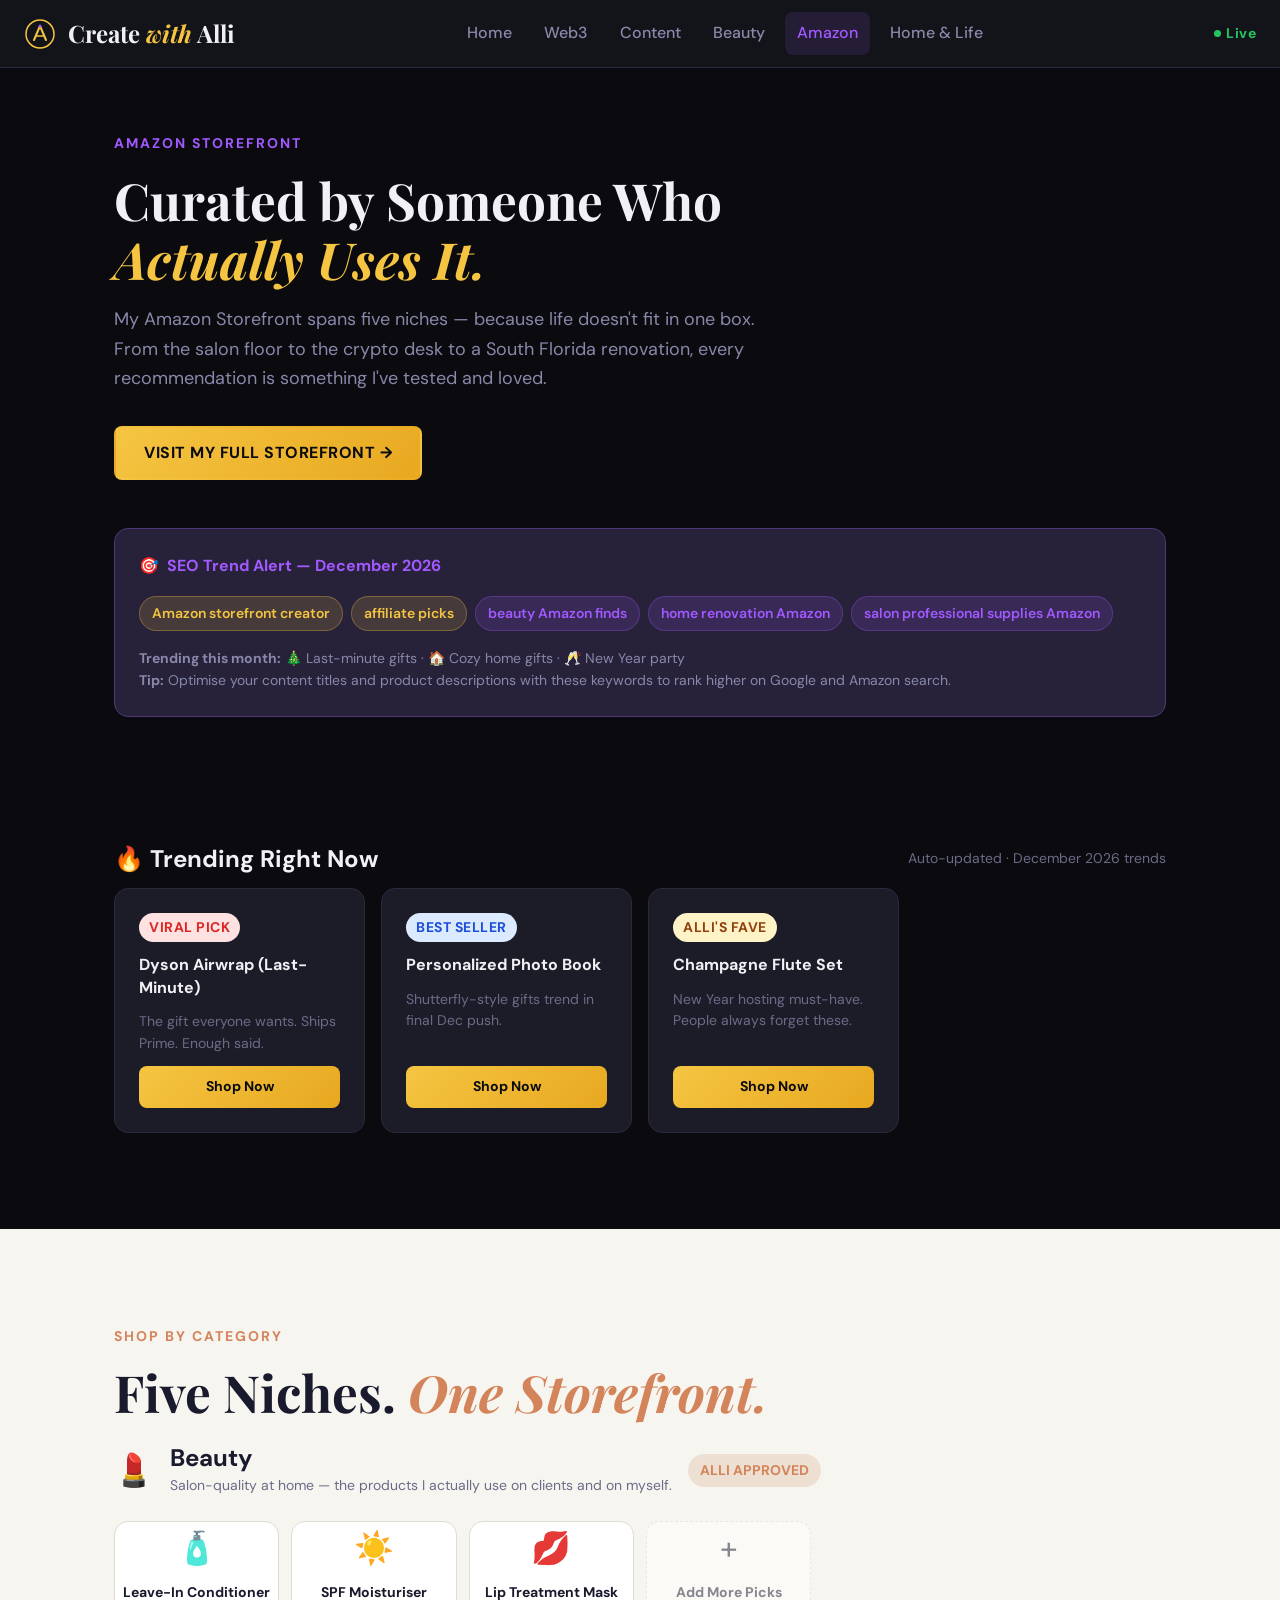
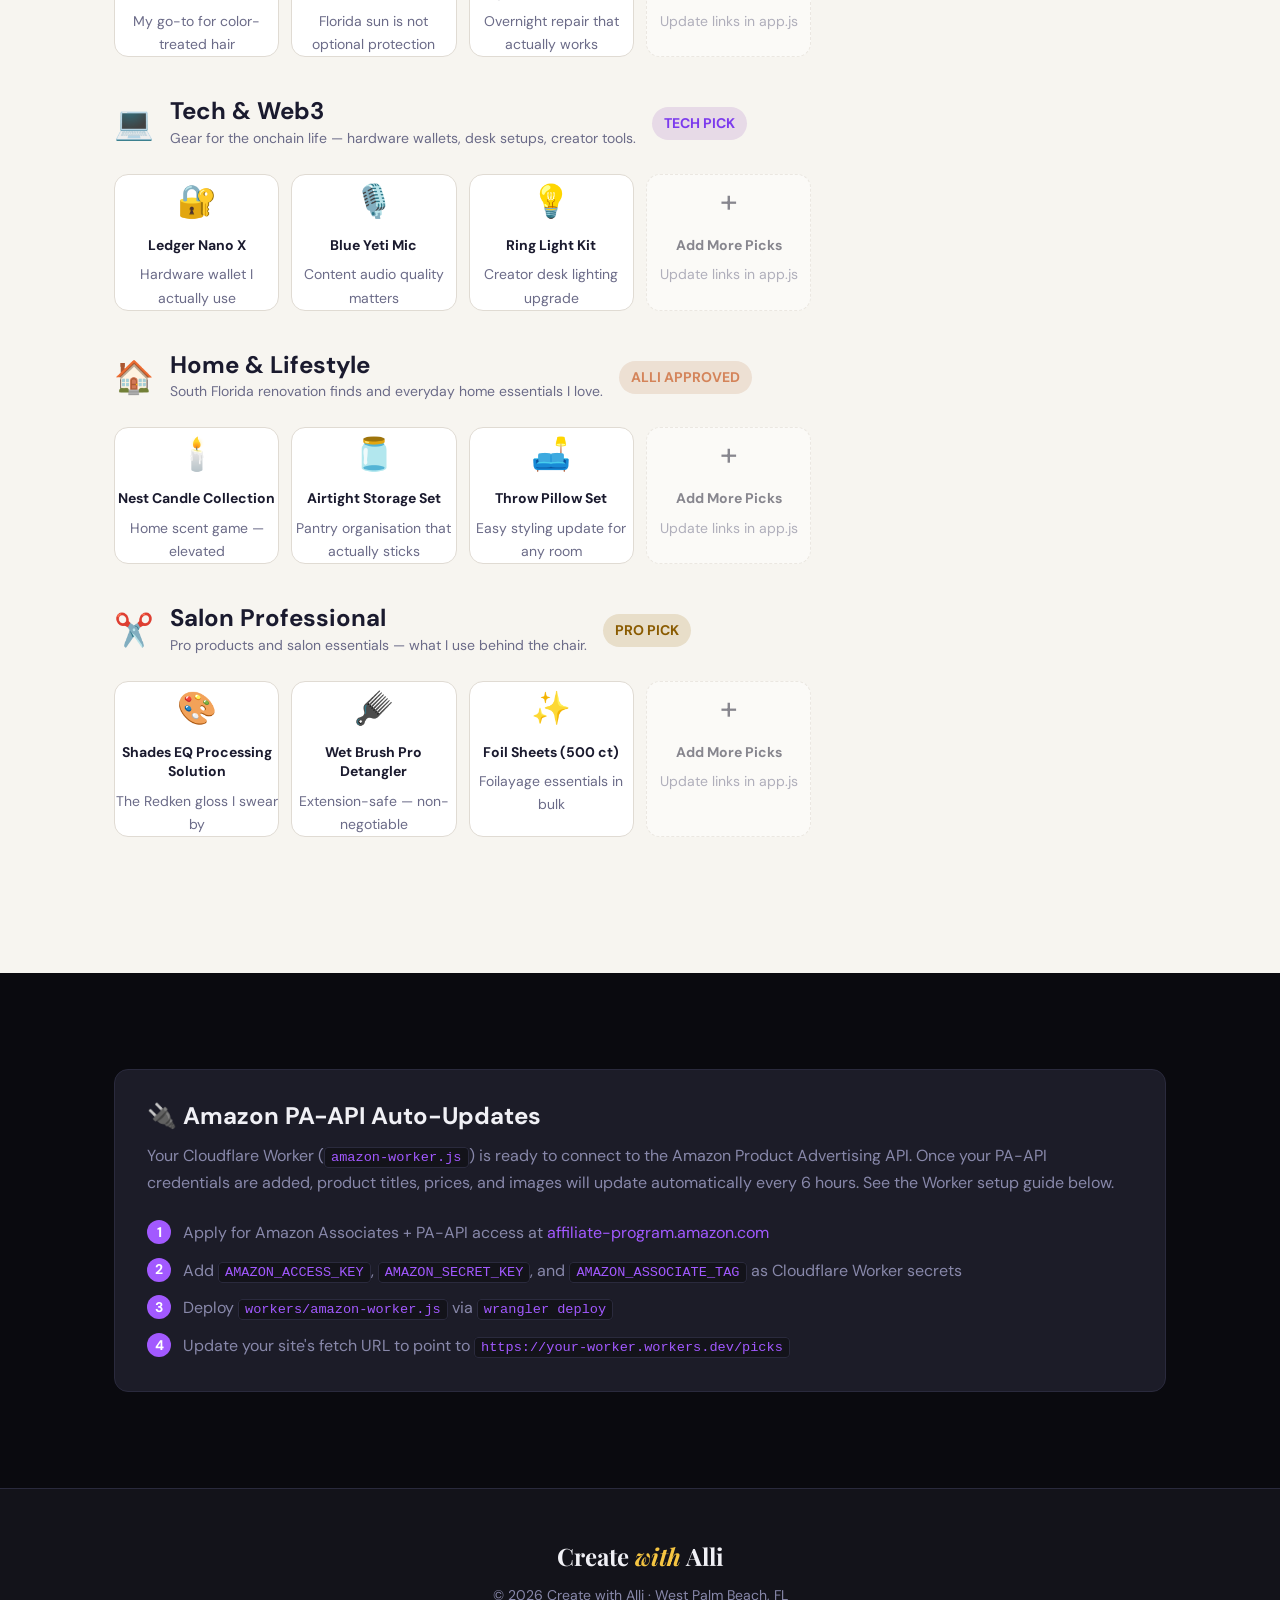
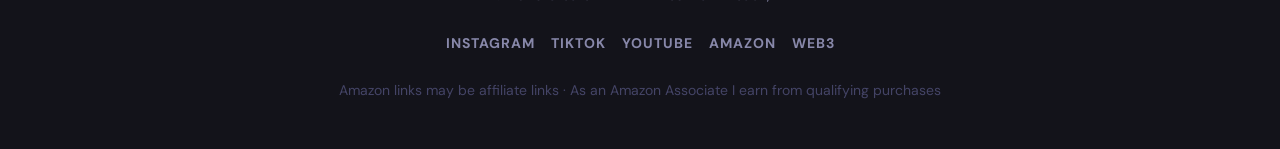
==== pages/amazon.html @ 2091fcae "feat: full site — multi-page portfolio with live crypto, Amazon picks, Workers, all socials, Wynston" ====
<!DOCTYPE html>
<html lang="en" data-theme="dark">
<head>
  <meta charset="UTF-8" />
  <meta name="viewport" content="width=device-width, initial-scale=1.0" />
  <title>Amazon Picks — Create with Alli Storefront</title>
  <meta name="description" content="Curated Amazon picks by Alli — beauty, salon professional, tech & Web3 gear, home lifestyle, and more. Everything I actually use." />
  <meta name="keywords" content="amazon influencer, createwithalli amazon, beauty amazon picks, salon supplies amazon, home finds amazon" />
  <link rel="preconnect" href="https://fonts.googleapis.com" />
  <link rel="preconnect" href="https://fonts.gstatic.com" crossorigin />
  <link href="https://fonts.googleapis.com/css2?family=Playfair+Display:ital,wght@0,700;1,400&family=DM+Sans:wght@300;400;500;600&display=swap" rel="stylesheet" />
  <link rel="stylesheet" href="../style.css" />
</head>
<body>

<header class="site-header">
  <a href="../index.html" class="logo-wrap">
    <svg class="logo-mark" width="32" height="32" viewBox="0 0 32 32" fill="none">
      <circle cx="16" cy="16" r="14" stroke="var(--gold)" stroke-width="1.5"/>
      <path d="M10 22 L16 8 L22 22" stroke="var(--gold)" stroke-width="2" stroke-linecap="round" stroke-linejoin="round"/>
      <path d="M11.8 18h8.4" stroke="var(--gold)" stroke-width="1.5" stroke-linecap="round"/>
      <circle cx="16" cy="8" r="1.5" fill="var(--accent)"/>
    </svg>
    <span class="logo-text">Create <em>with</em> Alli</span>
  </a>
  <nav class="site-nav" id="siteNav">
    <a href="../index.html" class="nav-link">Home</a>
    <a href="web3.html" class="nav-link">Web3</a>
    <a href="content.html" class="nav-link">Content</a>
    <a href="beauty.html" class="nav-link">Beauty</a>
    <a href="amazon.html" class="nav-link active">Amazon</a>
    <a href="home-life.html" class="nav-link">Home & Life</a>
  </nav>
  <div class="header-actions">
    <span class="live-badge"><span class="dot"></span>Live</span>
    <button class="nav-toggle" id="navToggle" aria-expanded="false" aria-controls="siteNav">
      <span></span><span></span><span></span>
    </button>
  </div>
</header>

<main>
  <div class="page-hero">
    <p class="page-eyebrow">AMAZON STOREFRONT</p>
    <h1 class="page-title">Curated by Someone Who<br><em>Actually Uses It.</em></h1>
    <p class="page-subtitle">My Amazon Storefront spans five niches — because life doesn't fit in one box. From the salon floor to the crypto desk to a South Florida renovation, every recommendation is something I've tested and loved.</p>
    <a href="https://www.amazon.com/shop/createwithalli" target="_blank" rel="noopener" class="btn btn--amazon mt-section">VISIT MY FULL STOREFRONT →</a>
  </div>

  <!-- SEO TREND ALERT -->
  <div class="section-inner" style="margin-bottom:0">
    <div id="amazonTrendAlert"></div>
  </div>

  <!-- TRENDING NOW (Worker-powered) -->
  <section class="section">
    <div class="section-inner">
      <div class="trending-header">
        <h2 class="trending-title" style="color:var(--text)">🔥 Trending Right Now</h2>
        <span class="trend-meta" id="trendMeta">Auto-updated monthly picks</span>
      </div>
      <div class="amazon-picks" id="amazonPicks">
        <div class="pick-card" style="background:var(--card);border-color:var(--border)">
          <span class="pick-badge pick-badge--red">VIRAL PICK</span>
          <div class="pick-title" id="pick1Title" style="color:var(--text)">Loading…</div>
          <div class="pick-desc" id="pick1Desc"></div>
          <a class="pick-btn" id="pick1Link" href="https://www.amazon.com/shop/createwithalli" target="_blank" rel="noopener">Shop Now</a>
        </div>
        <div class="pick-card" style="background:var(--card);border-color:var(--border)">
          <span class="pick-badge pick-badge--blue">BEST SELLER</span>
          <div class="pick-title" id="pick2Title" style="color:var(--text)">Loading…</div>
          <div class="pick-desc" id="pick2Desc"></div>
          <a class="pick-btn" id="pick2Link" href="https://www.amazon.com/shop/createwithalli" target="_blank" rel="noopener">Shop Now</a>
        </div>
        <div class="pick-card" style="background:var(--card);border-color:var(--border)">
          <span class="pick-badge pick-badge--gold">ALLI'S FAVE</span>
          <div class="pick-title" id="pick3Title" style="color:var(--text)">Loading…</div>
          <div class="pick-desc" id="pick3Desc"></div>
          <a class="pick-btn" id="pick3Link" href="https://www.amazon.com/shop/createwithalli" target="_blank" rel="noopener">Shop Now</a>
        </div>
      </div>
    </div>
  </section>

  <!-- CATEGORIES -->
  <section class="section section--light">
    <div class="section-inner">
      <p class="section-eyebrow">SHOP BY CATEGORY</p>
      <h2 class="section-title-lg">Five Niches. <em>One Storefront.</em></h2>

      <div class="cat-section" id="beauty">
        <div class="cat-section-header">
          <span class="cat-section-icon">💄</span>
          <div>
            <h3 class="cat-section-title">Beauty</h3>
            <p class="cat-section-sub">Salon-quality at home — the products I actually use on clients and on myself.</p>
          </div>
          <span class="cat-badge">ALLI APPROVED</span>
        </div>
        <div class="product-grid">
          <a href="https://www.amazon.com/shop/createwithalli" target="_blank" rel="noopener" class="product-card">
            <div class="product-emoji">🧴</div>
            <div class="product-name">Leave-In Conditioner</div>
            <div class="product-note">My go-to for color-treated hair</div>
          </a>
          <a href="https://www.amazon.com/shop/createwithalli" target="_blank" rel="noopener" class="product-card">
            <div class="product-emoji">☀️</div>
            <div class="product-name">SPF Moisturiser</div>
            <div class="product-note">Florida sun is not optional protection</div>
          </a>
          <a href="https://www.amazon.com/shop/createwithalli" target="_blank" rel="noopener" class="product-card">
            <div class="product-emoji">💋</div>
            <div class="product-name">Lip Treatment Mask</div>
            <div class="product-note">Overnight repair that actually works</div>
          </a>
          <a href="https://www.amazon.com/shop/createwithalli" target="_blank" rel="noopener" class="product-card add-link">
            <div class="product-emoji">+</div>
            <div class="product-name">Add More Picks</div>
            <div class="product-note">Update links in app.js</div>
          </a>
        </div>
      </div>

      <div class="cat-section" id="web3">
        <div class="cat-section-header">
          <span class="cat-section-icon">💻</span>
          <div>
            <h3 class="cat-section-title">Tech & Web3</h3>
            <p class="cat-section-sub">Gear for the onchain life — hardware wallets, desk setups, creator tools.</p>
          </div>
          <span class="cat-badge cat-badge--purple">TECH PICK</span>
        </div>
        <div class="product-grid">
          <a href="https://www.amazon.com/shop/createwithalli" target="_blank" rel="noopener" class="product-card">
            <div class="product-emoji">🔐</div>
            <div class="product-name">Ledger Nano X</div>
            <div class="product-note">Hardware wallet I actually use</div>
          </a>
          <a href="https://www.amazon.com/shop/createwithalli" target="_blank" rel="noopener" class="product-card">
            <div class="product-emoji">🎙️</div>
            <div class="product-name">Blue Yeti Mic</div>
            <div class="product-note">Content audio quality matters</div>
          </a>
          <a href="https://www.amazon.com/shop/createwithalli" target="_blank" rel="noopener" class="product-card">
            <div class="product-emoji">💡</div>
            <div class="product-name">Ring Light Kit</div>
            <div class="product-note">Creator desk lighting upgrade</div>
          </a>
          <a href="https://www.amazon.com/shop/createwithalli" target="_blank" rel="noopener" class="product-card add-link">
            <div class="product-emoji">+</div>
            <div class="product-name">Add More Picks</div>
            <div class="product-note">Update links in app.js</div>
          </a>
        </div>
      </div>

      <div class="cat-section" id="home">
        <div class="cat-section-header">
          <span class="cat-section-icon">🏠</span>
          <div>
            <h3 class="cat-section-title">Home & Lifestyle</h3>
            <p class="cat-section-sub">South Florida renovation finds and everyday home essentials I love.</p>
          </div>
          <span class="cat-badge">ALLI APPROVED</span>
        </div>
        <div class="product-grid">
          <a href="https://www.amazon.com/shop/createwithalli" target="_blank" rel="noopener" class="product-card">
            <div class="product-emoji">🕯️</div>
            <div class="product-name">Nest Candle Collection</div>
            <div class="product-note">Home scent game — elevated</div>
          </a>
          <a href="https://www.amazon.com/shop/createwithalli" target="_blank" rel="noopener" class="product-card">
            <div class="product-emoji">🫙</div>
            <div class="product-name">Airtight Storage Set</div>
            <div class="product-note">Pantry organisation that actually sticks</div>
          </a>
          <a href="https://www.amazon.com/shop/createwithalli" target="_blank" rel="noopener" class="product-card">
            <div class="product-emoji">🛋️</div>
            <div class="product-name">Throw Pillow Set</div>
            <div class="product-note">Easy styling update for any room</div>
          </a>
          <a href="https://www.amazon.com/shop/createwithalli" target="_blank" rel="noopener" class="product-card add-link">
            <div class="product-emoji">+</div>
            <div class="product-name">Add More Picks</div>
            <div class="product-note">Update links in app.js</div>
          </a>
        </div>
      </div>

      <div class="cat-section" id="salon">
        <div class="cat-section-header">
          <span class="cat-section-icon">✂️</span>
          <div>
            <h3 class="cat-section-title">Salon Professional</h3>
            <p class="cat-section-sub">Pro products and salon essentials — what I use behind the chair.</p>
          </div>
          <span class="cat-badge cat-badge--gold">PRO PICK</span>
        </div>
        <div class="product-grid">
          <a href="https://www.amazon.com/shop/createwithalli" target="_blank" rel="noopener" class="product-card">
            <div class="product-emoji">🎨</div>
            <div class="product-name">Shades EQ Processing Solution</div>
            <div class="product-note">The Redken gloss I swear by</div>
          </a>
          <a href="https://www.amazon.com/shop/createwithalli" target="_blank" rel="noopener" class="product-card">
            <div class="product-emoji">🪮</div>
            <div class="product-name">Wet Brush Pro Detangler</div>
            <div class="product-note">Extension-safe — non-negotiable</div>
          </a>
          <a href="https://www.amazon.com/shop/createwithalli" target="_blank" rel="noopener" class="product-card">
            <div class="product-emoji">✨</div>
            <div class="product-name">Foil Sheets (500 ct)</div>
            <div class="product-note">Foilayage essentials in bulk</div>
          </a>
          <a href="https://www.amazon.com/shop/createwithalli" target="_blank" rel="noopener" class="product-card add-link">
            <div class="product-emoji">+</div>
            <div class="product-name">Add More Picks</div>
            <div class="product-note">Update links in app.js</div>
          </a>
        </div>
      </div>
    </div>
  </section>

  <!-- PA-API STATUS NOTE -->
  <section class="section">
    <div class="section-inner">
      <div class="api-setup-card">
        <h3 class="api-title">🔌 Amazon PA-API Auto-Updates</h3>
        <p class="api-body">Your Cloudflare Worker (<code>amazon-worker.js</code>) is ready to connect to the Amazon Product Advertising API. Once your PA-API credentials are added, product titles, prices, and images will update automatically every 6 hours. See the Worker setup guide below.</p>
        <div class="api-steps">
          <div class="api-step"><span class="step-num">1</span><span>Apply for Amazon Associates + PA-API access at <a href="https://affiliate-program.amazon.com" target="_blank" rel="noopener" style="color:var(--accent)">affiliate-program.amazon.com</a></span></div>
          <div class="api-step"><span class="step-num">2</span><span>Add <code>AMAZON_ACCESS_KEY</code>, <code>AMAZON_SECRET_KEY</code>, and <code>AMAZON_ASSOCIATE_TAG</code> as Cloudflare Worker secrets</span></div>
          <div class="api-step"><span class="step-num">3</span><span>Deploy <code>workers/amazon-worker.js</code> via <code>wrangler deploy</code></span></div>
          <div class="api-step"><span class="step-num">4</span><span>Update your site's fetch URL to point to <code>https://your-worker.workers.dev/picks</code></span></div>
        </div>
      </div>
    </div>
  </section>

</main>

<footer class="site-footer">
  <div class="footer-inner">
    <div class="footer-brand">
      <span class="footer-logo">Create <em>with</em> Alli</span>
      <p class="footer-tagline">© 2026 Create with Alli · West Palm Beach, FL</p>
    </div>
    <nav class="footer-nav">
      <a href="https://www.instagram.com/createwithalli" target="_blank" rel="noopener">INSTAGRAM</a>
      <a href="https://www.tiktok.com/@fadesandhairshades" target="_blank" rel="noopener">TIKTOK</a>
      <a href="https://www.youtube.com/@createwithalli" target="_blank" rel="noopener">YOUTUBE</a>
      <a href="https://www.amazon.com/shop/createwithalli" target="_blank" rel="noopener">AMAZON</a>
      <a href="web3.html">WEB3</a>
    </nav>
    <p class="footer-legal">Amazon links may be affiliate links · As an Amazon Associate I earn from qualifying purchases</p>
  </div>
</footer>

<style>
.cat-section { margin-bottom: var(--sp10); }
.cat-section-header { display:flex; align-items:center; gap:var(--sp4); margin-bottom:var(--sp6); flex-wrap:wrap; }
.cat-section-icon { font-size:2rem; flex-shrink:0; }
.cat-section-title { font-size:var(--text-lg); font-weight:700; color:#1a1a2e; margin-bottom:2px; }
.cat-section-sub { font-size:var(--text-xs); color:#6b6b88; }
.product-grid { display:grid; grid-template-columns:repeat(auto-fill,minmax(160px,1fr)); gap:var(--sp3); }
.product-card {
  background:#fff; border:1px solid #e0dbd3; border-radius:var(--radius);
  padding:var(--sp5) var(--sp4); text-align:center;
  transition:transform var(--trans),box-shadow var(--trans);
  display:flex; flex-direction:column; align-items:center; gap:var(--sp2);
}
.product-card:hover { transform:translateY(-3px); box-shadow:0 8px 24px rgba(0,0,0,.1); }
.product-emoji { font-size:2rem; }
.product-name { font-size:var(--text-xs); font-weight:700; color:#1a1a2e; line-height:1.4; }
.product-note { font-size:var(--text-xs); color:#6b6b88; }
.add-link { opacity:.5; border-style:dashed; }
.add-link:hover { opacity:.7; }
.api-setup-card { background:var(--card); border:1px solid var(--border); border-radius:var(--radius); padding:var(--sp8); }
.api-title { font-size:var(--text-lg); font-weight:700; color:var(--text); margin-bottom:var(--sp3); }
.api-body  { font-size:var(--text-sm); color:var(--muted); margin-bottom:var(--sp6); line-height:1.7; }
.api-body code, .api-steps code { font-size:.85em; background:var(--surface); padding:2px 6px; border-radius:4px; border:1px solid var(--border); color:var(--accent); }
.api-steps { display:flex; flex-direction:column; gap:var(--sp3); }
.api-step  { display:flex; align-items:flex-start; gap:var(--sp3); font-size:var(--text-sm); color:var(--muted); line-height:1.6; }
.step-num  { width:24px; height:24px; border-radius:50%; background:var(--accent); color:#fff; font-size:var(--text-xs); font-weight:700; display:flex; align-items:center; justify-content:center; flex-shrink:0; }
</style>

<script src="../app.js"></script>
<script>
  document.addEventListener('DOMContentLoaded', () => {
    renderTrendAlertPanel('amazonTrendAlert', 'amazon');
  });
</script>
</body>
</html>
---- style.css ----
/* ═══════════════════════════════════════════
   CREATE WITH ALLI — Design System
   Brand: dark crypto meets warm lifestyle
   Palette: deep onyx + purple accent + gold + copper
═══════════════════════════════════════════ */

/* ── TYPE SCALE ── */
:root {
  --text-xs:   clamp(0.75rem,  0.7rem  + 0.25vw, 0.875rem);
  --text-sm:   clamp(0.875rem, 0.8rem  + 0.35vw, 1rem);
  --text-base: clamp(1rem,     0.95rem + 0.25vw, 1.125rem);
  --text-lg:   clamp(1.125rem, 1rem    + 0.75vw, 1.5rem);
  --text-xl:   clamp(1.5rem,   1.2rem  + 1.25vw, 2.25rem);
  --text-2xl:  clamp(2rem,     1.2rem  + 2.5vw,  3.5rem);
  --text-hero: clamp(2.8rem,   0.5rem  + 6vw,    6rem);
}

/* ── SPACING ── */
:root {
  --sp1: 0.25rem; --sp2: 0.5rem;  --sp3: 0.75rem;
  --sp4: 1rem;    --sp6: 1.5rem;  --sp8: 2rem;
  --sp10: 2.5rem; --sp12: 3rem;   --sp16: 4rem;
  --sp20: 5rem;   --sp24: 6rem;
}

/* ── BRAND PALETTE (dark mode native) ── */
:root, [data-theme="dark"] {
  --bg:         #0a0a0f;
  --surface:    #13131a;
  --card:       #1c1c28;
  --border:     #2a2a3d;
  --text:       #f0f0f5;
  --muted:      #8888aa;
  --faint:      #444466;

  /* Brand accents */
  --accent:     #a259ff;
  --accent-dim: #7c3aed;
  --gold:       #f5c542;
  --gold-dim:   #e8a820;
  --copper:     #d4845a;
  --green:      #22c55e;
  --red:        #ef4444;
  --cream:      #f5efe6;

  --radius:     14px;
  --radius-sm:  8px;
  --trans:      180ms cubic-bezier(0.16, 1, 0.3, 1);

  --font-display: 'Playfair Display', Georgia, serif;
  --font-body:    'DM Sans', 'Helvetica Neue', sans-serif;
}

[data-theme="light"] {
  --bg:      #f7f6f2;
  --surface: #ffffff;
  --card:    #f0ece4;
  --border:  #ddd8d0;
  --text:    #1a1a2e;
  --muted:   #6b6b88;
  --faint:   #c0bdd5;
  --accent:  #7c3aed;
  --gold:    #b07a00;
  --copper:  #c0602a;
}

/* ── BASE RESET ── */
*, *::before, *::after { box-sizing: border-box; margin: 0; padding: 0; }
html {
  -webkit-font-smoothing: antialiased;
  text-rendering: optimizeLegibility;
  scroll-behavior: smooth;
  scroll-padding-top: 80px;
}
body {
  min-height: 100dvh;
  font-family: var(--font-body);
  font-size: var(--text-base);
  color: var(--text);
  background: var(--bg);
  line-height: 1.65;
}
img, svg { display: block; max-width: 100%; height: auto; }
a { color: inherit; text-decoration: none; }
button { cursor: pointer; background: none; border: none; font: inherit; color: inherit; }

h1,h2,h3,h4,h5,h6 { text-wrap: balance; line-height: 1.15; }
p, li { text-wrap: pretty; }

:focus-visible { outline: 2px solid var(--accent); outline-offset: 3px; border-radius: 4px; }

@media (prefers-reduced-motion: reduce) {
  *, *::before, *::after {
    animation-duration: 0.01ms !important;
    animation-iteration-count: 1 !important;
    transition-duration: 0.01ms !important;
  }
}

/* ═══ ANIMATIONS ═══ */
@keyframes pulse    { 0%,100%{opacity:1} 50%{opacity:.3} }
@keyframes shimmer  { 0%{background-position:200% 0} 100%{background-position:-200% 0} }
@keyframes spin     { to{transform:rotate(360deg)} }
@keyframes fadeUp   { from{opacity:0;transform:translateY(16px)} to{opacity:1;transform:none} }

/* ═══ HEADER / NAV ═══ */
.site-header {
  position: sticky; top: 0; z-index: 200;
  background: var(--surface);
  border-bottom: 1px solid var(--border);
  height: 68px;
  padding: 0 var(--sp6);
  display: flex; align-items: center; justify-content: space-between; gap: var(--sp4);
}

.logo-wrap {
  display: flex; align-items: center; gap: var(--sp3);
  flex-shrink: 0;
}
.logo-mark { flex-shrink: 0; }
.logo-text {
  font-family: var(--font-display);
  font-size: var(--text-lg);
  font-weight: 700;
  color: var(--text);
  white-space: nowrap;
}
.logo-text em { color: var(--gold); font-style: italic; }

.site-nav {
  display: flex; align-items: center; gap: var(--sp2);
}
.nav-link {
  font-size: var(--text-sm);
  font-weight: 500;
  color: var(--muted);
  padding: var(--sp2) var(--sp3);
  border-radius: var(--radius-sm);
  transition: color var(--trans), background var(--trans);
  white-space: nowrap;
}
.nav-link:hover, .nav-link.active {
  color: var(--text);
  background: color-mix(in srgb, var(--accent) 12%, transparent);
}
.nav-link.active { color: var(--accent); }

.header-actions { display: flex; align-items: center; gap: var(--sp3); }

.live-badge {
  font-size: var(--text-xs);
  font-weight: 700;
  color: var(--green);
  display: flex; align-items: center; gap: 5px;
  letter-spacing: 0.5px;
}
.dot {
  display: inline-block;
  width: 7px; height: 7px;
  border-radius: 50%;
  background: var(--green);
  animation: pulse 2s infinite;
}

.nav-toggle {
  display: none;
  flex-direction: column;
  justify-content: center;
  gap: 5px;
  width: 36px; height: 36px;
  padding: 6px;
}
.nav-toggle span {
  display: block; height: 2px;
  background: var(--text);
  border-radius: 2px;
  transition: transform var(--trans), opacity var(--trans);
}
.nav-toggle[aria-expanded="true"] span:nth-child(1) { transform: rotate(45deg) translate(5px, 5px); }
.nav-toggle[aria-expanded="true"] span:nth-child(2) { opacity: 0; }
.nav-toggle[aria-expanded="true"] span:nth-child(3) { transform: rotate(-45deg) translate(5px, -5px); }

@media (max-width: 820px) {
  .nav-toggle { display: flex; }
  .site-nav {
    position: absolute;
    top: 68px; left: 0; right: 0;
    background: var(--surface);
    border-bottom: 1px solid var(--border);
    flex-direction: column;
    align-items: flex-start;
    padding: var(--sp4) var(--sp6);
    gap: var(--sp2);
    display: none;
  }
  .site-nav.open { display: flex; }
  .nav-link { width: 100%; padding: var(--sp3) var(--sp4); }
}

/* ═══ HERO ═══ */
.hero {
  position: relative;
  min-height: 88vh;
  display: flex; align-items: center;
  padding: var(--sp20) var(--sp6);
  overflow: hidden;
}
.hero-bg {
  position: absolute; inset: 0;
  background:
    radial-gradient(ellipse 60% 60% at 75% 40%, color-mix(in srgb, var(--accent) 12%, transparent) 0%, transparent 70%),
    radial-gradient(ellipse 40% 50% at 20% 70%, color-mix(in srgb, var(--gold) 6%, transparent) 0%, transparent 60%),
    var(--bg);
  pointer-events: none;
}
.hero-content {
  position: relative;
  max-width: 760px;
  animation: fadeUp 0.7s ease both;
}
.hero-eyebrow {
  font-size: var(--text-xs);
  font-weight: 700;
  letter-spacing: 2px;
  color: var(--accent);
  margin-bottom: var(--sp6);
}
.hero-title {
  font-family: var(--font-display);
  font-size: var(--text-hero);
  font-weight: 700;
  line-height: 1.05;
  color: var(--text);
  margin-bottom: var(--sp8);
}
.hero-title em { color: var(--gold); font-style: italic; }
.hero-bio {
  font-size: var(--text-base);
  color: var(--muted);
  max-width: 56ch;
  margin-bottom: var(--sp8);
}
.hero-pills {
  display: flex; flex-wrap: wrap; gap: var(--sp2);
  margin-bottom: var(--sp8);
}
.pill {
  font-size: var(--text-xs);
  font-weight: 600;
  padding: 7px 14px;
  border-radius: 999px;
  border: 1.5px solid transparent;
  transition: opacity var(--trans);
}
.pill:hover { opacity: 0.8; }
.pill--teal   { border-color: var(--accent); color: var(--accent); }
.pill--outline{ border-color: var(--border); color: var(--muted); }
.pill--orange { border-color: var(--gold); color: var(--gold); }
.pill--dark   { background: var(--card); border-color: var(--border); color: var(--muted); }
.hero-ctas { display: flex; flex-wrap: wrap; gap: var(--sp4); }

/* ═══ BUTTONS ═══ */
.btn {
  display: inline-flex; align-items: center; justify-content: center;
  font-size: var(--text-sm);
  font-weight: 700;
  letter-spacing: 0.5px;
  padding: 12px 28px;
  border-radius: var(--radius-sm);
  border: 2px solid transparent;
  transition: opacity var(--trans), transform var(--trans), box-shadow var(--trans);
  white-space: nowrap;
}
.btn:hover { opacity: 0.88; transform: translateY(-1px); }
.btn--primary {
  background: linear-gradient(135deg, var(--accent), var(--accent-dim));
  color: #fff;
}
.btn--ghost {
  background: transparent;
  border-color: var(--border);
  color: var(--text);
}
.btn--ghost:hover { border-color: var(--accent); color: var(--accent); }
.btn--amazon {
  background: linear-gradient(135deg, var(--gold), var(--gold-dim));
  color: #0a0a0f;
}
.btn--copper {
  background: linear-gradient(135deg, var(--copper), #b86840);
  color: #fff;
}
.btn--dark { background: #1a1a1a; color: var(--text); }
.mb-section { margin-bottom: var(--sp8); }
.mt-section { margin-top: var(--sp8); display: block; width: fit-content; }

/* ═══ SECTIONS ═══ */
.section {
  padding-block: clamp(var(--sp12), 8vw, var(--sp24));
}
.section--light {
  background: #f7f5f0;
  color: #1a1a2e;
  --text: #1a1a2e;
  --muted: #6b6b88;
  --card: #ffffff;
  --border: #ddd8d0;
}
.section--dark2 {
  background: #1a1008;
  --accent: var(--copper);
}
.section--gold {
  background: var(--gold);
  color: #1a1008;
}
.section-inner {
  max-width: 1100px;
  margin: 0 auto;
  padding-inline: var(--sp6);
}
.section-eyebrow {
  font-size: var(--text-xs);
  font-weight: 700;
  letter-spacing: 2px;
  color: var(--gold);
  margin-bottom: var(--sp4);
  text-transform: uppercase;
}
.section--light .section-eyebrow { color: var(--copper); }
.section-header {
  display: flex; align-items: center; justify-content: space-between;
  margin-bottom: var(--sp6);
  flex-wrap: wrap; gap: var(--sp2);
}
.section-title {
  font-size: var(--text-lg);
  font-weight: 700;
  display: flex; align-items: center; gap: var(--sp2);
}
.section-title-lg {
  font-family: var(--font-display);
  font-size: var(--text-2xl);
  font-weight: 700;
  line-height: 1.1;
  margin-bottom: var(--sp6);
}
.section-title-lg em { color: var(--copper); font-style: italic; }
.section-body {
  font-size: var(--text-base);
  color: var(--muted);
  max-width: 62ch;
  margin-bottom: var(--sp8);
}
.updated-tag {
  font-size: var(--text-xs);
  color: var(--muted);
  display: flex; align-items: center; gap: 5px;
}

/* ═══ CRYPTO GRID ═══ */
.crypto-grid {
  display: grid;
  grid-template-columns: repeat(auto-fill, minmax(155px, 1fr));
  gap: var(--sp3);
}
.coin-card {
  background: var(--card);
  border: 1px solid var(--border);
  border-radius: var(--radius);
  padding: var(--sp4);
  transition: transform var(--trans), border-color var(--trans);
}
.coin-card:hover { transform: translateY(-2px); border-color: var(--accent); }
.coin-ticker { font-size: var(--text-xs); font-weight: 700; letter-spacing: 1px; color: var(--muted); text-transform: uppercase; margin-bottom: 2px; }
.coin-name   { font-size: var(--text-sm); font-weight: 600; color: var(--text); margin-bottom: var(--sp3); white-space: nowrap; overflow: hidden; text-overflow: ellipsis; }
.coin-price  { font-size: 1.05rem; font-weight: 700; color: var(--text); margin-bottom: 4px; }
.coin-change { font-size: var(--text-xs); font-weight: 600; }
.up { color: var(--green); } .down { color: var(--red); }

/* Skeleton */
.skeleton-card { opacity: 0.4; }
.sk {
  background: linear-gradient(90deg, var(--border) 25%, #2f2f45 50%, var(--border) 75%);
  background-size: 200% 100%;
  animation: shimmer 1.4s infinite;
  border-radius: 6px; height: 1em;
}
.sk-w40{width:40%} .sk-w70{width:70%} .sk-w55{width:55%} .sk-w35{width:35%}
.mb1{margin-bottom:4px} .mb2{margin-bottom:8px} .mb3{margin-bottom:14px}

.error-banner {
  background: #2a1a1a; border: 1px solid var(--red); border-radius: var(--radius);
  padding: var(--sp3) var(--sp4); font-size: var(--text-sm); color: #f87171;
  margin-bottom: var(--sp4);
}
.error-banner[hidden] { display: none; }

/* ═══ CONTENT GRID ═══ */
.content-grid {
  display: grid;
  grid-template-columns: repeat(auto-fill, minmax(200px, 1fr));
  gap: var(--sp4);
}
.content-card {
  background: var(--card, #fff);
  border: 1px solid var(--border, #e0dbd3);
  border-radius: var(--radius);
  padding: var(--sp6);
  display: flex; flex-direction: column; gap: var(--sp2);
  transition: transform var(--trans), box-shadow var(--trans);
}
.content-card:hover { transform: translateY(-3px); box-shadow: 0 8px 24px rgba(0,0,0,0.12); }
.content-icon { font-size: 1.8rem; margin-bottom: var(--sp2); }
.content-label { font-size: var(--text-xs); font-weight: 700; letter-spacing: 1.5px; color: #1a1a2e; text-transform: uppercase; }
.content-desc  { font-size: var(--text-sm); color: #6b6b88; line-height: 1.55; flex: 1; }
.content-handle { font-size: var(--text-xs); color: var(--copper); font-weight: 600; }
.content-card--cred { background: color-mix(in srgb, #f0ece4 80%, #e8d8c8); }

/* ═══ WEB3 GRID ═══ */
.web3-grid {
  display: grid;
  grid-template-columns: repeat(auto-fill, minmax(200px, 1fr));
  gap: 1px;
  border: 1px solid var(--border);
  border-radius: var(--radius);
  overflow: hidden;
}
.web3-card {
  background: var(--card);
  padding: var(--sp6) var(--sp6) var(--sp8);
  border-right: 1px solid var(--border);
  border-bottom: 1px solid var(--border);
  transition: background var(--trans);
  display: flex; flex-direction: column; gap: var(--sp2);
}
.web3-card:hover { background: color-mix(in srgb, var(--accent) 8%, var(--card)); }
.web3-card--accent { background: color-mix(in srgb, var(--accent) 10%, var(--card)); }
.web3-icon { font-size: 1.5rem; }
.web3-name { font-family: var(--font-display); font-size: var(--text-lg); font-weight: 700; color: var(--accent); }
.web3-sub  { font-size: var(--text-xs); color: var(--muted); }
.web3-quote {
  grid-column: 1/-1;
  background: var(--surface);
  padding: var(--sp8) var(--sp8);
  display: flex; align-items: flex-start; gap: var(--sp4);
  border-top: 1px solid var(--border);
}
.web3-quote blockquote {
  font-family: var(--font-display);
  font-size: var(--text-lg);
  font-style: italic;
  color: var(--text);
  line-height: 1.5;
}
.quote-icon { font-size: 1.4rem; flex-shrink: 0; margin-top: 2px; }

/* ═══ AMAZON CATEGORIES ═══ */
.amazon-categories {
  display: flex; flex-direction: column; gap: var(--sp3);
  margin-bottom: var(--sp10);
}
.amazon-cat {
  background: var(--card, #fff);
  border: 1px solid var(--border, #e0dbd3);
  border-radius: var(--radius);
  padding: var(--sp4) var(--sp6);
  display: flex; align-items: center; gap: var(--sp4);
  transition: transform var(--trans), box-shadow var(--trans);
  cursor: pointer;
}
.amazon-cat:hover { transform: translateX(4px); box-shadow: 0 4px 16px rgba(0,0,0,0.1); }
.cat-icon { font-size: 1.8rem; flex-shrink: 0; }
.amazon-cat > div { flex: 1; }
.cat-name { font-size: var(--text-sm); font-weight: 700; letter-spacing: 0.5px; color: #1a1a2e; text-transform: uppercase; margin-bottom: 2px; }
.cat-desc { font-size: var(--text-xs); color: #6b6b88; }
.cat-badge {
  font-size: var(--text-xs); font-weight: 700;
  padding: 5px 12px; border-radius: 999px;
  background: color-mix(in srgb, var(--copper) 12%, #f0ece4);
  color: var(--copper);
  white-space: nowrap; flex-shrink: 0;
}
.cat-badge--purple { background: color-mix(in srgb, #a259ff 12%, #f0ece4); color: #7c3aed; }
.cat-badge--gold   { background: color-mix(in srgb, #b07a00 12%, #f0ece4); color: #8a5b00; }

/* ═══ TRENDING PICKS ═══ */
.trending-header {
  display: flex; align-items: center; justify-content: space-between;
  margin-bottom: var(--sp4); flex-wrap: wrap; gap: var(--sp2);
}
.trending-title { font-size: var(--text-lg); font-weight: 700; color: #1a1a2e; }
.trend-meta { font-size: var(--text-xs); color: #6b6b88; }
.amazon-picks {
  display: grid;
  grid-template-columns: repeat(auto-fill, minmax(220px, 1fr));
  gap: var(--sp4);
}
.pick-card {
  background: var(--card, #fff);
  border: 1px solid var(--border, #e0dbd3);
  border-radius: var(--radius);
  padding: var(--sp6);
  display: flex; flex-direction: column; gap: var(--sp3);
  transition: transform var(--trans), border-color var(--trans);
}
.pick-card:hover { transform: translateY(-2px); }
.pick-badge {
  font-size: var(--text-xs); font-weight: 700;
  padding: 3px 10px; border-radius: 999px;
  width: fit-content;
  letter-spacing: 0.5px;
}
.pick-badge--red  { background: #fee2e2; color: #dc2626; }
.pick-badge--blue { background: #dbeafe; color: #1d4ed8; }
.pick-badge--gold { background: #fef3c7; color: #92400e; }
.pick-title { font-size: var(--text-sm); font-weight: 700; color: #1a1a2e; line-height: 1.4; }
.pick-desc  { font-size: var(--text-xs); color: #6b6b88; line-height: 1.55; flex: 1; }
.pick-btn {
  display: inline-flex; align-items: center; justify-content: center;
  background: linear-gradient(135deg, #f5c542, #e8a820);
  color: #0a0a0f; font-weight: 700; font-size: var(--text-xs);
  padding: 9px 16px; border-radius: var(--radius-sm);
  text-align: center; transition: opacity var(--trans);
}
.pick-btn:hover { opacity: 0.88; }

/* ═══ INSIGHTS ═══ */
.insights-grid {
  display: grid; grid-template-columns: 1fr 1fr; gap: var(--sp4);
}
@media (max-width: 640px) { .insights-grid { grid-template-columns: 1fr; } }
.insight-card {
  background: var(--card); border: 1px solid var(--border);
  border-radius: var(--radius); padding: var(--sp6);
}
.insight-label {
  font-size: var(--text-xs); font-weight: 700; letter-spacing: 1px;
  text-transform: uppercase; color: var(--accent); margin-bottom: var(--sp3);
}
.insight-body {
  font-size: var(--text-sm); color: var(--muted); line-height: 1.7;
  white-space: pre-wrap; min-height: 80px;
}
.insight-body.loading { display: flex; align-items: center; gap: var(--sp2); }
.spinner {
  width: 14px; height: 14px;
  border: 2px solid var(--border); border-top-color: var(--accent);
  border-radius: 50%; animation: spin 0.8s linear infinite; flex-shrink: 0;
}
.insight-refresh {
  background: none; border: 1px solid var(--border); color: var(--muted);
  font-size: var(--text-xs); padding: 5px 10px; border-radius: 6px;
  margin-top: var(--sp3); transition: border-color var(--trans), color var(--trans);
}
.insight-refresh:hover { border-color: var(--accent); color: var(--accent); }

/* ═══ HAIR / BEAUTY SECTION ═══ */
.specialty-tags {
  display: flex; flex-wrap: wrap; gap: var(--sp2); margin-top: var(--sp6);
}
.tag {
  font-size: var(--text-xs); font-weight: 600;
  padding: 6px 14px; border-radius: 999px;
  border: 1px solid #4a3020; color: #c0a088;
  background: rgba(255,255,255,0.04);
}

/* ═══ NEWSLETTER ═══ */
.newsletter-inner {
  max-width: 600px; margin: 0 auto; text-align: center;
}
.newsletter-title {
  font-family: var(--font-display);
  font-size: var(--text-2xl);
  font-weight: 700;
  color: #1a1008;
  margin-bottom: var(--sp3);
}
.newsletter-sub {
  font-size: var(--text-base);
  color: #5a4020;
  margin-bottom: var(--sp8);
}
.newsletter-form {
  display: flex; gap: var(--sp3); flex-wrap: wrap; justify-content: center;
}
.newsletter-input {
  flex: 1; min-width: 220px;
  padding: 14px 18px;
  border-radius: var(--radius-sm);
  border: none;
  background: rgba(255,255,255,0.6);
  color: #1a1008;
  font-size: var(--text-sm);
}
.newsletter-input::placeholder { color: #8a7060; }
.newsletter-input:focus { outline: 2px solid #1a1008; background: rgba(255,255,255,0.8); }
.newsletter-note { font-size: var(--text-xs); color: #5a4020; margin-top: var(--sp3); min-height: 20px; }

/* ═══ FOOTER ═══ */
.site-footer {
  background: var(--surface, #13131a);
  border-top: 1px solid var(--border);
  padding: var(--sp12) var(--sp6);
}
.footer-inner {
  max-width: 1100px; margin: 0 auto;
  display: flex; flex-direction: column; gap: var(--sp6); align-items: center;
  text-align: center;
}
.footer-logo {
  font-family: var(--font-display);
  font-size: var(--text-lg); font-weight: 700; color: var(--text, #f0f0f5);
}
.footer-logo em { color: var(--gold); font-style: italic; }
.footer-tagline { font-size: var(--text-xs); color: var(--muted); margin-top: var(--sp2); }
.footer-nav {
  display: flex; flex-wrap: wrap; gap: var(--sp4); justify-content: center;
}
.footer-nav a {
  font-size: var(--text-xs); font-weight: 700; letter-spacing: 1px;
  color: var(--muted, #8888aa);
  transition: color var(--trans);
}
.footer-nav a:hover { color: var(--accent); }
.footer-legal { font-size: var(--text-xs); color: var(--faint, #444466); }

/* ═══ PAGE SHELL (for subpages) ═══ */
.page-hero {
  padding: var(--sp16) var(--sp6) var(--sp12);
  max-width: 1100px; margin: 0 auto;
}
.page-eyebrow {
  font-size: var(--text-xs); font-weight: 700; letter-spacing: 2px;
  color: var(--accent); text-transform: uppercase; margin-bottom: var(--sp4);
}
.page-title {
  font-family: var(--font-display);
  font-size: var(--text-2xl); font-weight: 700;
  color: var(--text); margin-bottom: var(--sp4);
}
.page-title em { color: var(--gold); font-style: italic; }
.page-subtitle { font-size: var(--text-base); color: var(--muted); max-width: 56ch; }

/* ═══ TREND ALERT PANEL (SEO) ═══ */
.trend-alert-panel {
  background: color-mix(in srgb, var(--accent) 8%, var(--card));
  border: 1px solid color-mix(in srgb, var(--accent) 30%, var(--border));
  border-radius: var(--radius);
  padding: var(--sp6);
  margin-bottom: var(--sp8);
}
.trend-alert-title {
  font-size: var(--text-sm); font-weight: 700;
  color: var(--accent); margin-bottom: var(--sp4);
  display: flex; align-items: center; gap: var(--sp2);
}
.trend-keywords {
  display: flex; flex-wrap: wrap; gap: var(--sp2);
  margin-bottom: var(--sp4);
}
.kw-tag {
  font-size: var(--text-xs); font-weight: 600;
  padding: 5px 12px; border-radius: 999px;
  background: color-mix(in srgb, var(--accent) 15%, transparent);
  color: var(--accent); border: 1px solid color-mix(in srgb, var(--accent) 30%, transparent);
}
.kw-tag.trending { background: color-mix(in srgb, var(--gold) 15%, transparent); color: var(--gold); border-color: color-mix(in srgb, var(--gold) 30%, transparent); }
.trend-desc { font-size: var(--text-xs); color: var(--muted); line-height: 1.6; }

/* ═══ RESPONSIVE ═══ */
@media (max-width: 640px) {
  .hero { padding-block: var(--sp12); min-height: auto; }
  .web3-grid { grid-template-columns: 1fr 1fr; }
  .crypto-grid { grid-template-columns: repeat(2, 1fr); }
  .hero-ctas { flex-direction: column; }
}
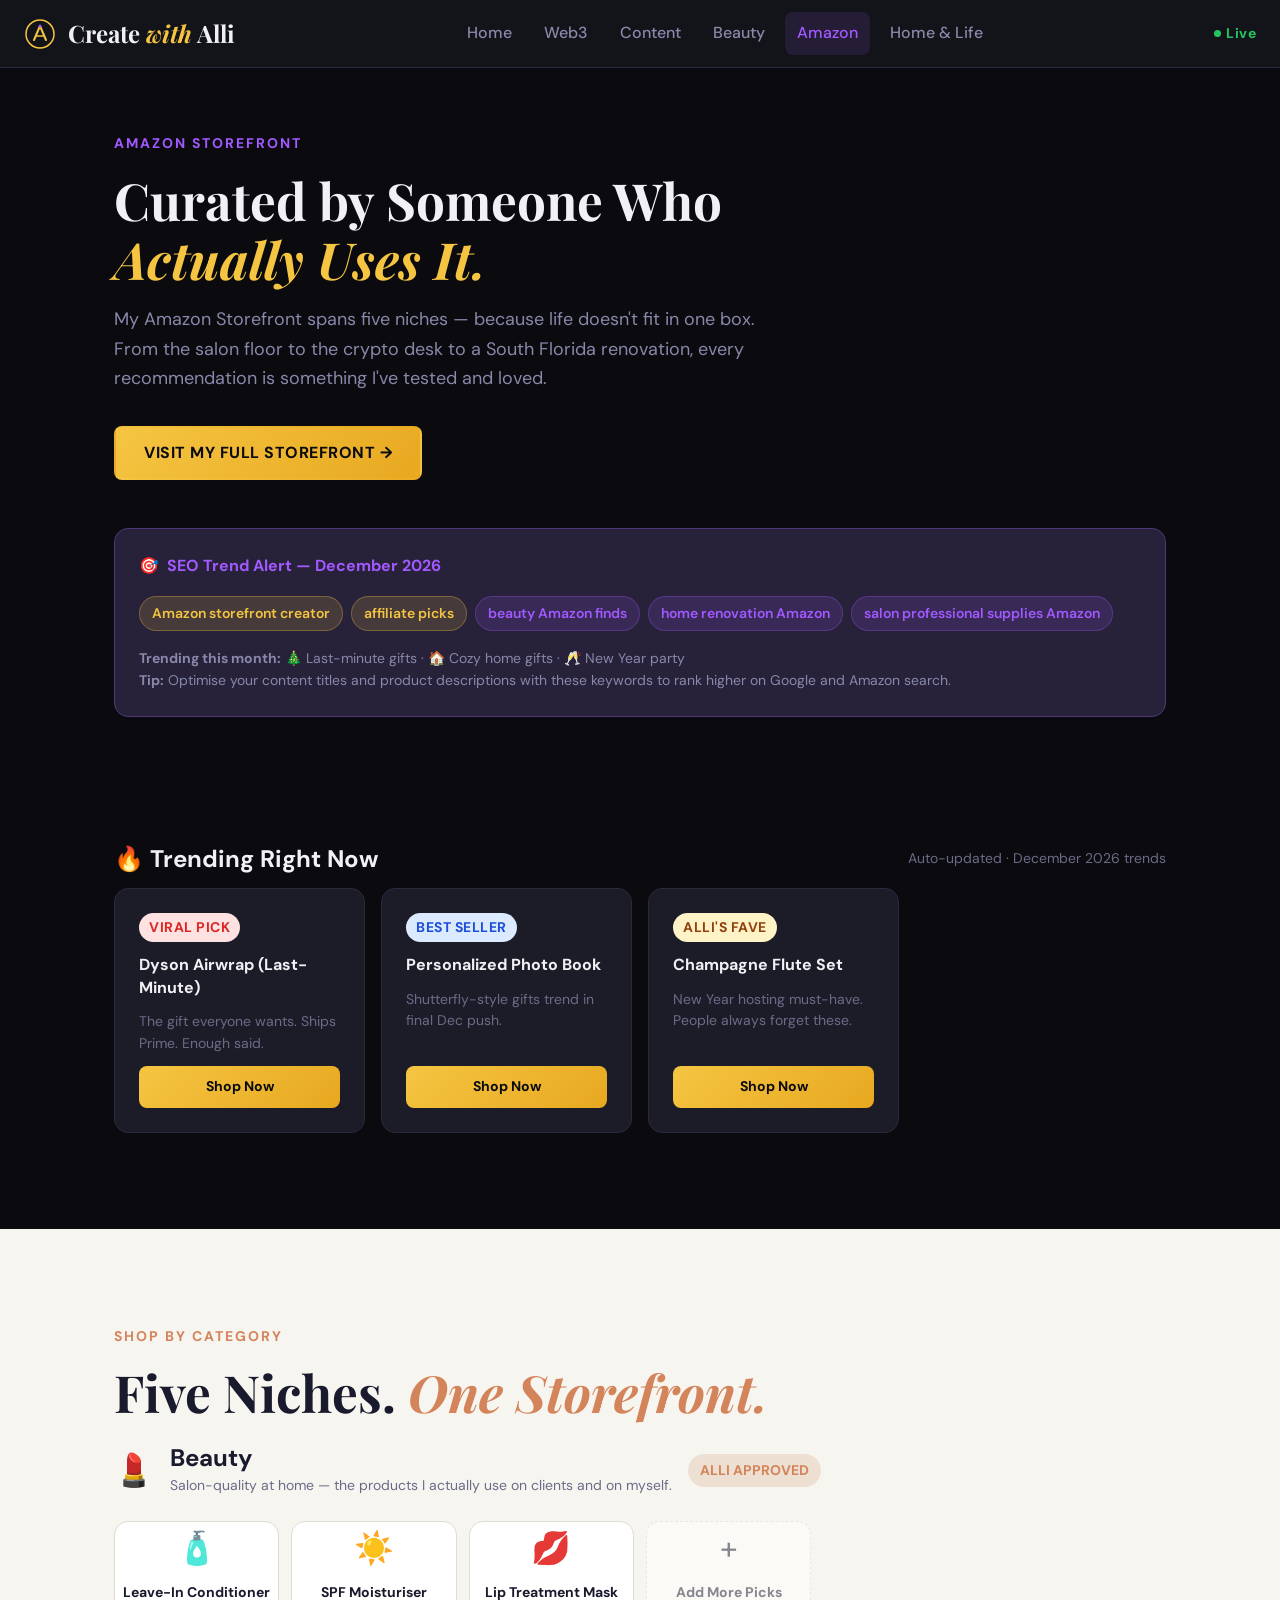
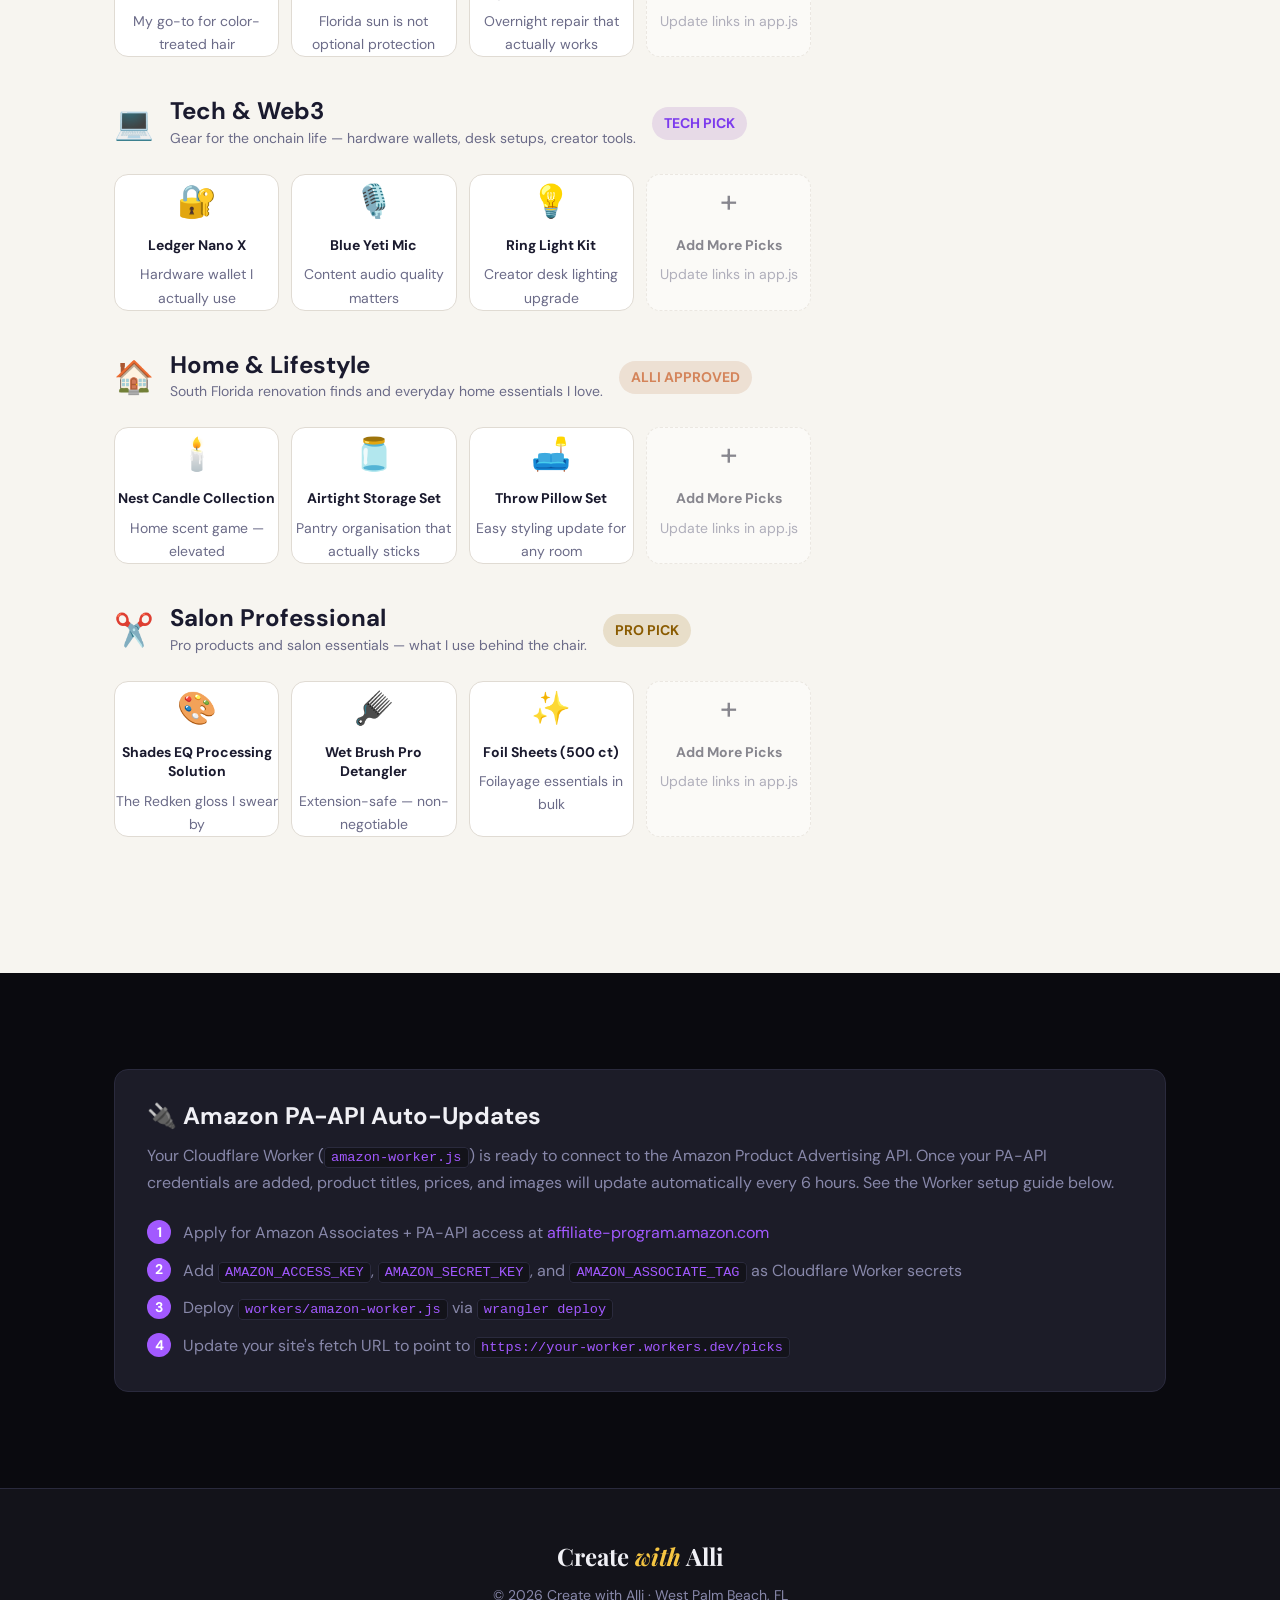
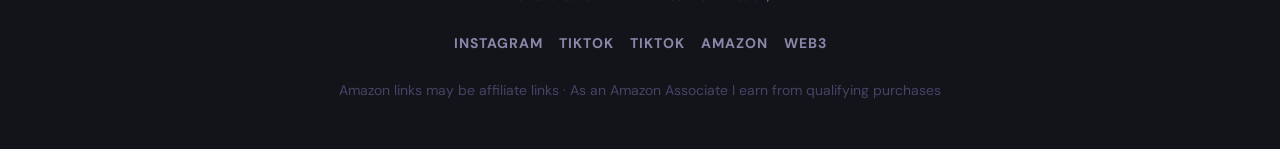
==== commit 9d6bb572: "fix: replace @createwithalli socials — Instagram → @alliopsec, YouTube → TikTok @alliopsdev across a" ====
--- a/pages/amazon.html
+++ b/pages/amazon.html
@@ -247,9 +247,9 @@
       <p class="footer-tagline">© 2026 Create with Alli · West Palm Beach, FL</p>
     </div>
     <nav class="footer-nav">
-      <a href="https://www.instagram.com/createwithalli" target="_blank" rel="noopener">INSTAGRAM</a>
+      <a href="https://www.instagram.com/alliopsec" target="_blank" rel="noopener">INSTAGRAM</a>
       <a href="https://www.tiktok.com/@fadesandhairshades" target="_blank" rel="noopener">TIKTOK</a>
-      <a href="https://www.youtube.com/@createwithalli" target="_blank" rel="noopener">YOUTUBE</a>
+      <a href="https://www.tiktok.com/@alliopsdev" target="_blank" rel="noopener">TIKTOK</a>
       <a href="https://www.amazon.com/shop/createwithalli" target="_blank" rel="noopener">AMAZON</a>
       <a href="web3.html">WEB3</a>
     </nav>
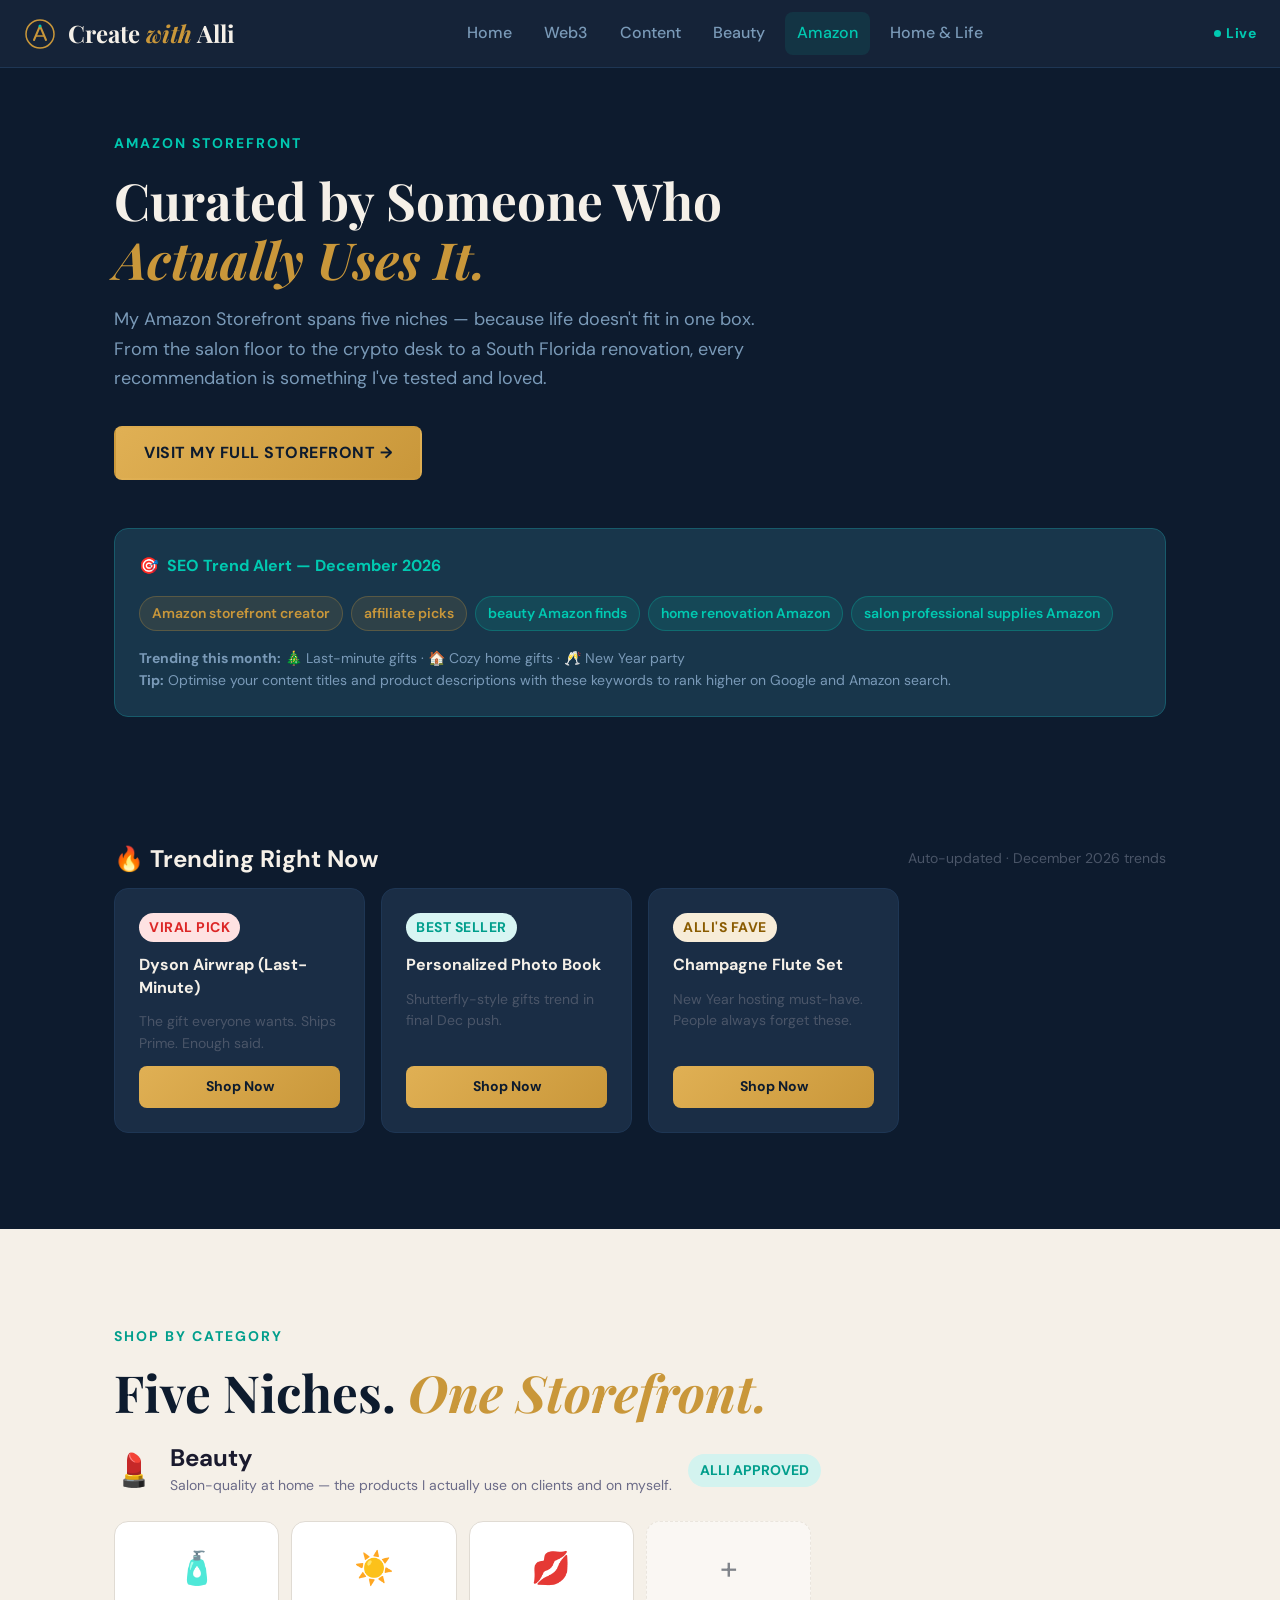
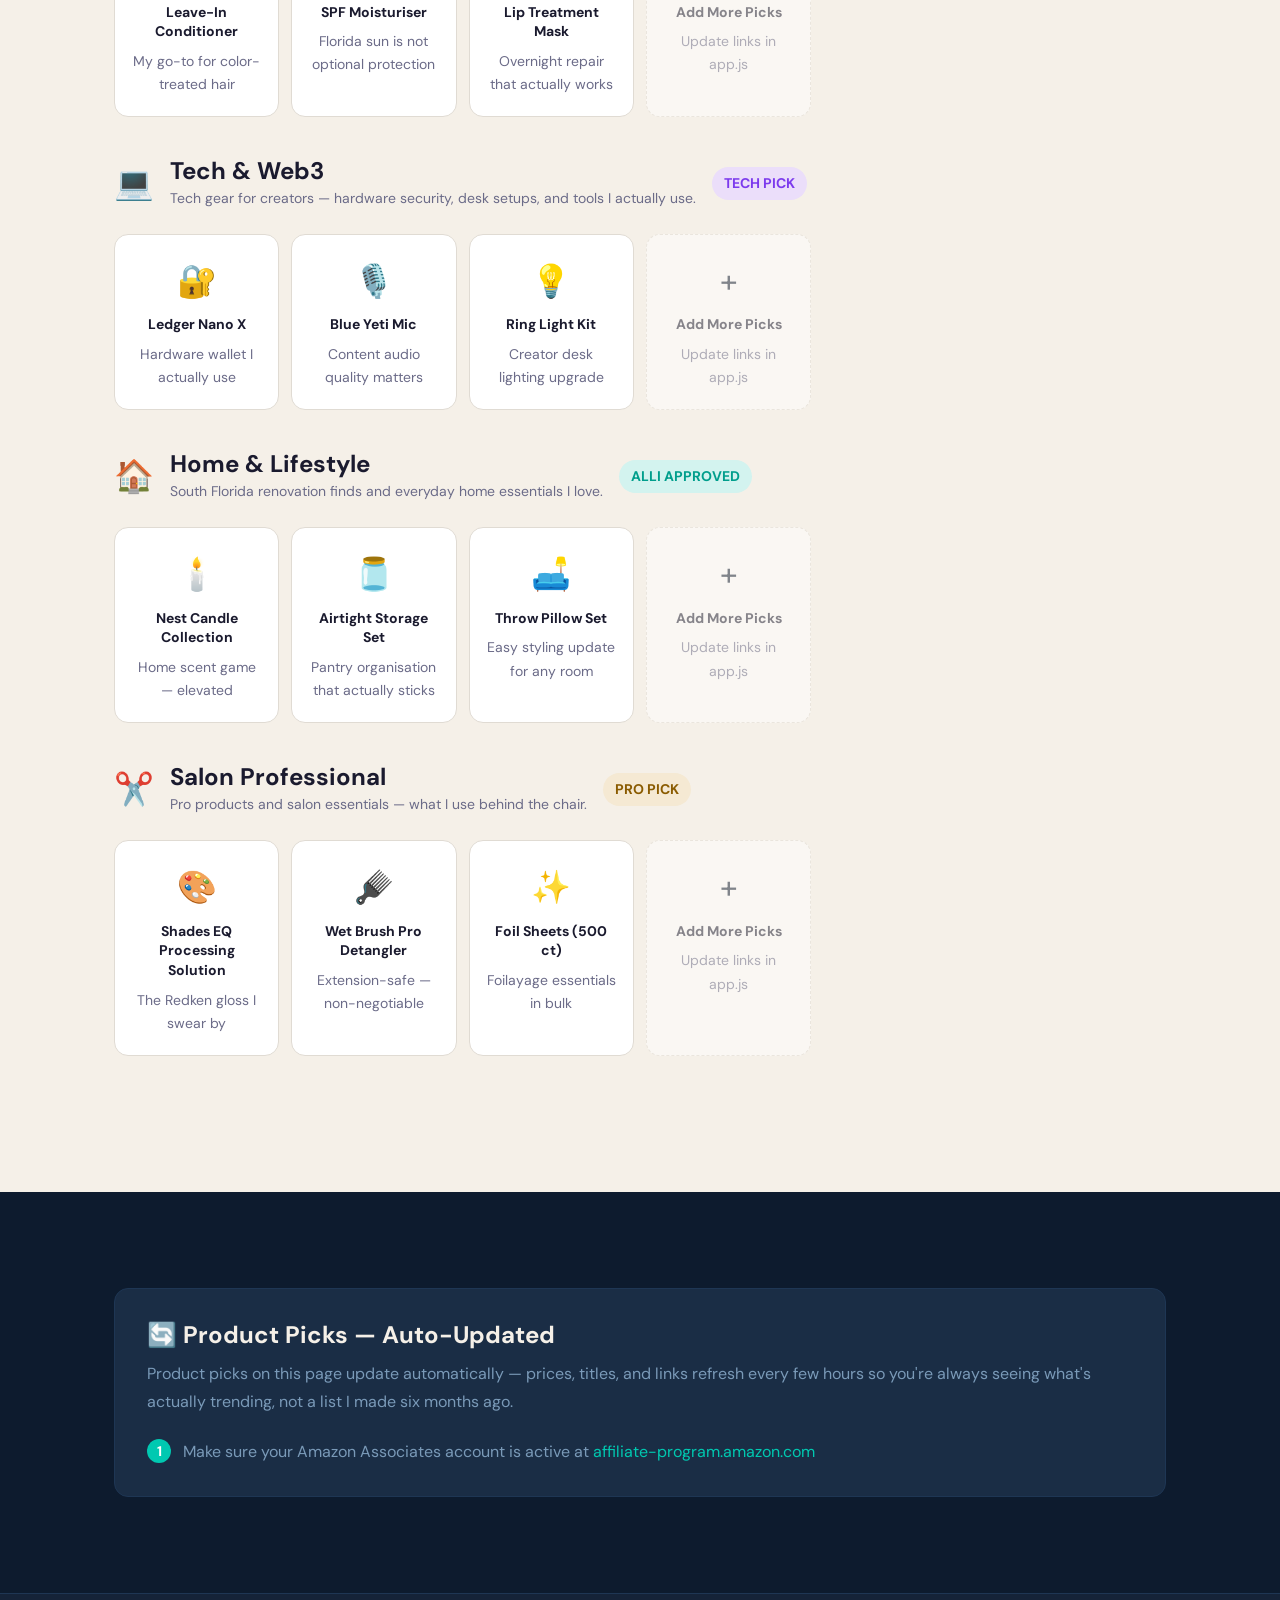
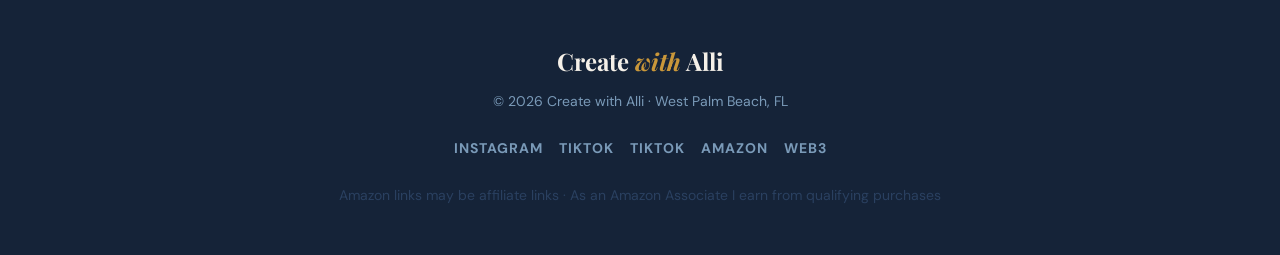
==== commit 7b727167: "copy: remove all jargon — plain English across all pages" ====
--- a/pages/amazon.html
+++ b/pages/amazon.html
@@ -126,7 +126,7 @@
           <span class="cat-section-icon">💻</span>
           <div>
             <h3 class="cat-section-title">Tech & Web3</h3>
-            <p class="cat-section-sub">Gear for the onchain life — hardware wallets, desk setups, creator tools.</p>
+            <p class="cat-section-sub">Tech gear for creators — hardware security, desk setups, and tools I actually use.</p>
           </div>
           <span class="cat-badge cat-badge--purple">TECH PICK</span>
         </div>
@@ -226,13 +226,13 @@
   <section class="section">
     <div class="section-inner">
       <div class="api-setup-card">
-        <h3 class="api-title">🔌 Amazon PA-API Auto-Updates</h3>
-        <p class="api-body">Your Cloudflare Worker (<code>amazon-worker.js</code>) is ready to connect to the Amazon Product Advertising API. Once your PA-API credentials are added, product titles, prices, and images will update automatically every 6 hours. See the Worker setup guide below.</p>
+        <h3 class="api-title">🔄 Product Picks — Auto-Updated</h3>
+        <p class="api-body">Product picks on this page update automatically — prices, titles, and links refresh every few hours so you're always seeing what's actually trending, not a list I made six months ago.</p>
         <div class="api-steps">
-          <div class="api-step"><span class="step-num">1</span><span>Apply for Amazon Associates + PA-API access at <a href="https://affiliate-program.amazon.com" target="_blank" rel="noopener" style="color:var(--accent)">affiliate-program.amazon.com</a></span></div>
-          <div class="api-step"><span class="step-num">2</span><span>Add <code>AMAZON_ACCESS_KEY</code>, <code>AMAZON_SECRET_KEY</code>, and <code>AMAZON_ASSOCIATE_TAG</code> as Cloudflare Worker secrets</span></div>
-          <div class="api-step"><span class="step-num">3</span><span>Deploy <code>workers/amazon-worker.js</code> via <code>wrangler deploy</code></span></div>
-          <div class="api-step"><span class="step-num">4</span><span>Update your site's fetch URL to point to <code>https://your-worker.workers.dev/picks</code></span></div>
+          <div class="api-step"><span class="step-num">1</span><span>Make sure your Amazon Associates account is active at <a href="https://affiliate-program.amazon.com" target="_blank" rel="noopener" style="color:var(--accent)">affiliate-program.amazon.com</a></span></div>
+          
+          
+          
         </div>
       </div>
     </div>
--- a/style.css
+++ b/style.css
@@ -1,7 +1,7 @@
 /* ═══════════════════════════════════════════
-   CREATE WITH ALLI — Design System
-   Brand: dark crypto meets warm lifestyle
-   Palette: deep onyx + purple accent + gold + copper
+   CREATE WITH ALLI — Design System v2
+   Official brand palette — Midnight Navy + Teal + Gold + Coral
+   Source: createwithalli.com brand guide
 ═══════════════════════════════════════════ */
 
 /* ── TYPE SCALE ── */
@@ -18,30 +18,42 @@
 /* ── SPACING ── */
 :root {
   --sp1: 0.25rem; --sp2: 0.5rem;  --sp3: 0.75rem;
-  --sp4: 1rem;    --sp6: 1.5rem;  --sp8: 2rem;
-  --sp10: 2.5rem; --sp12: 3rem;   --sp16: 4rem;
-  --sp20: 5rem;   --sp24: 6rem;
-}
-
-/* ── BRAND PALETTE (dark mode native) ── */
-:root, [data-theme="dark"] {
-  --bg:         #0a0a0f;
-  --surface:    #13131a;
-  --card:       #1c1c28;
-  --border:     #2a2a3d;
-  --text:       #f0f0f5;
-  --muted:      #8888aa;
-  --faint:      #444466;
-
-  /* Brand accents */
-  --accent:     #a259ff;
-  --accent-dim: #7c3aed;
-  --gold:       #f5c542;
-  --gold-dim:   #e8a820;
-  --copper:     #d4845a;
+  --sp4: 1rem;    --sp5: 1.25rem; --sp6: 1.5rem;
+  --sp8: 2rem;    --sp10: 2.5rem; --sp12: 3rem;
+  --sp16: 4rem;   --sp20: 5rem;   --sp24: 6rem;
+}
+
+/* ── OFFICIAL BRAND PALETTE ── */
+:root {
+  /* Core brand colors from brand guide */
+  --navy:       #0d1b2e;   /* Midnight Starry Navy */
+  --navy-mid:   #152338;   /* mid-tone for surfaces */
+  --navy-card:  #1a2d45;   /* card surfaces */
+  --navy-border:#1e3654;   /* borders */
+  --teal:       #00c9b1;   /* Bright Teal — primary accent */
+  --teal-dim:   #009e8c;   /* teal hover/dim */
+  --gold:       #c9973a;   /* Signature Gold */
+  --gold-light: #e0b054;   /* lighter gold */
+  --coral:      #f07460;   /* Coral Pink */
+  --coral-dim:  #d4604e;   /* coral hover */
+  --chocolate:  #1a0e08;   /* Rich Dark Chocolate */
+  --cream:      #f5f0e8;   /* Creamy Off-White */
+  --cream-dim:  #e8e0d0;   /* slightly darker cream */
+
+  /* UI tokens */
+  --bg:         var(--navy);
+  --surface:    var(--navy-mid);
+  --card:       var(--navy-card);
+  --border:     var(--navy-border);
+  --text:       var(--cream);
+  --muted:      #7a9ab8;
+  --faint:      #2a4060;
+
+  /* Semantic */
+  --accent:     var(--teal);
+  --accent-dim: var(--teal-dim);
   --green:      #22c55e;
   --red:        #ef4444;
-  --cream:      #f5efe6;
 
   --radius:     14px;
   --radius-sm:  8px;
@@ -49,19 +61,6 @@
 
   --font-display: 'Playfair Display', Georgia, serif;
   --font-body:    'DM Sans', 'Helvetica Neue', sans-serif;
-}
-
-[data-theme="light"] {
-  --bg:      #f7f6f2;
-  --surface: #ffffff;
-  --card:    #f0ece4;
-  --border:  #ddd8d0;
-  --text:    #1a1a2e;
-  --muted:   #6b6b88;
-  --faint:   #c0bdd5;
-  --accent:  #7c3aed;
-  --gold:    #b07a00;
-  --copper:  #c0602a;
 }
 
 /* ── BASE RESET ── */
@@ -83,591 +82,310 @@
 img, svg { display: block; max-width: 100%; height: auto; }
 a { color: inherit; text-decoration: none; }
 button { cursor: pointer; background: none; border: none; font: inherit; color: inherit; }
-
 h1,h2,h3,h4,h5,h6 { text-wrap: balance; line-height: 1.15; }
 p, li { text-wrap: pretty; }
-
-:focus-visible { outline: 2px solid var(--accent); outline-offset: 3px; border-radius: 4px; }
+:focus-visible { outline: 2px solid var(--teal); outline-offset: 3px; border-radius: 4px; }
 
 @media (prefers-reduced-motion: reduce) {
   *, *::before, *::after {
     animation-duration: 0.01ms !important;
-    animation-iteration-count: 1 !important;
     transition-duration: 0.01ms !important;
   }
 }
 
 /* ═══ ANIMATIONS ═══ */
-@keyframes pulse    { 0%,100%{opacity:1} 50%{opacity:.3} }
-@keyframes shimmer  { 0%{background-position:200% 0} 100%{background-position:-200% 0} }
-@keyframes spin     { to{transform:rotate(360deg)} }
-@keyframes fadeUp   { from{opacity:0;transform:translateY(16px)} to{opacity:1;transform:none} }
+@keyframes pulse   { 0%,100%{opacity:1} 50%{opacity:.3} }
+@keyframes shimmer { 0%{background-position:200% 0} 100%{background-position:-200% 0} }
+@keyframes spin    { to{transform:rotate(360deg)} }
+@keyframes fadeUp  { from{opacity:0;transform:translateY(16px)} to{opacity:1;transform:none} }
+@keyframes glow    { 0%,100%{box-shadow:0 0 8px color-mix(in srgb,var(--teal) 30%,transparent)} 50%{box-shadow:0 0 20px color-mix(in srgb,var(--teal) 50%,transparent)} }
 
 /* ═══ HEADER / NAV ═══ */
 .site-header {
   position: sticky; top: 0; z-index: 200;
-  background: var(--surface);
-  border-bottom: 1px solid var(--border);
+  background: var(--navy-mid);
+  border-bottom: 1px solid var(--navy-border);
   height: 68px;
   padding: 0 var(--sp6);
   display: flex; align-items: center; justify-content: space-between; gap: var(--sp4);
 }
-
-.logo-wrap {
-  display: flex; align-items: center; gap: var(--sp3);
-  flex-shrink: 0;
-}
-.logo-mark { flex-shrink: 0; }
-.logo-text {
-  font-family: var(--font-display);
-  font-size: var(--text-lg);
-  font-weight: 700;
-  color: var(--text);
-  white-space: nowrap;
-}
+.logo-wrap { display: flex; align-items: center; gap: var(--sp3); flex-shrink: 0; }
+.logo-mark  { flex-shrink: 0; }
+.logo-text  { font-family: var(--font-display); font-size: var(--text-lg); font-weight: 700; color: var(--cream); white-space: nowrap; }
 .logo-text em { color: var(--gold); font-style: italic; }
 
-.site-nav {
-  display: flex; align-items: center; gap: var(--sp2);
-}
+.site-nav { display: flex; align-items: center; gap: var(--sp2); }
 .nav-link {
-  font-size: var(--text-sm);
-  font-weight: 500;
-  color: var(--muted);
-  padding: var(--sp2) var(--sp3);
-  border-radius: var(--radius-sm);
-  transition: color var(--trans), background var(--trans);
-  white-space: nowrap;
-}
-.nav-link:hover, .nav-link.active {
-  color: var(--text);
-  background: color-mix(in srgb, var(--accent) 12%, transparent);
-}
-.nav-link.active { color: var(--accent); }
+  font-size: var(--text-sm); font-weight: 500; color: var(--muted);
+  padding: var(--sp2) var(--sp3); border-radius: var(--radius-sm);
+  transition: color var(--trans), background var(--trans); white-space: nowrap;
+}
+.nav-link:hover, .nav-link.active { color: var(--teal); background: color-mix(in srgb, var(--teal) 10%, transparent); }
+.nav-link.active { color: var(--teal); }
 
 .header-actions { display: flex; align-items: center; gap: var(--sp3); }
-
-.live-badge {
-  font-size: var(--text-xs);
-  font-weight: 700;
-  color: var(--green);
-  display: flex; align-items: center; gap: 5px;
-  letter-spacing: 0.5px;
-}
-.dot {
-  display: inline-block;
-  width: 7px; height: 7px;
-  border-radius: 50%;
-  background: var(--green);
-  animation: pulse 2s infinite;
-}
-
-.nav-toggle {
-  display: none;
-  flex-direction: column;
-  justify-content: center;
-  gap: 5px;
-  width: 36px; height: 36px;
-  padding: 6px;
-}
-.nav-toggle span {
-  display: block; height: 2px;
-  background: var(--text);
-  border-radius: 2px;
-  transition: transform var(--trans), opacity var(--trans);
-}
+.live-badge { font-size: var(--text-xs); font-weight: 700; color: var(--teal); display: flex; align-items: center; gap: 5px; letter-spacing: 0.5px; }
+.dot { display: inline-block; width: 7px; height: 7px; border-radius: 50%; background: var(--teal); animation: pulse 2s infinite; }
+
+.nav-toggle { display: none; flex-direction: column; justify-content: center; gap: 5px; width: 36px; height: 36px; padding: 6px; }
+.nav-toggle span { display: block; height: 2px; background: var(--cream); border-radius: 2px; transition: transform var(--trans), opacity var(--trans); }
 .nav-toggle[aria-expanded="true"] span:nth-child(1) { transform: rotate(45deg) translate(5px, 5px); }
 .nav-toggle[aria-expanded="true"] span:nth-child(2) { opacity: 0; }
 .nav-toggle[aria-expanded="true"] span:nth-child(3) { transform: rotate(-45deg) translate(5px, -5px); }
 
 @media (max-width: 820px) {
   .nav-toggle { display: flex; }
-  .site-nav {
-    position: absolute;
-    top: 68px; left: 0; right: 0;
-    background: var(--surface);
-    border-bottom: 1px solid var(--border);
-    flex-direction: column;
-    align-items: flex-start;
-    padding: var(--sp4) var(--sp6);
-    gap: var(--sp2);
-    display: none;
-  }
+  .site-nav { position: absolute; top: 68px; left: 0; right: 0; background: var(--navy-mid); border-bottom: 1px solid var(--navy-border); flex-direction: column; align-items: flex-start; padding: var(--sp4) var(--sp6); gap: var(--sp2); display: none; }
   .site-nav.open { display: flex; }
   .nav-link { width: 100%; padding: var(--sp3) var(--sp4); }
 }
 
 /* ═══ HERO ═══ */
 .hero {
-  position: relative;
-  min-height: 88vh;
+  position: relative; min-height: 88vh;
   display: flex; align-items: center;
-  padding: var(--sp20) var(--sp6);
-  overflow: hidden;
+  padding: var(--sp20) var(--sp6); overflow: hidden;
 }
 .hero-bg {
   position: absolute; inset: 0;
   background:
-    radial-gradient(ellipse 60% 60% at 75% 40%, color-mix(in srgb, var(--accent) 12%, transparent) 0%, transparent 70%),
-    radial-gradient(ellipse 40% 50% at 20% 70%, color-mix(in srgb, var(--gold) 6%, transparent) 0%, transparent 60%),
-    var(--bg);
+    radial-gradient(ellipse 55% 60% at 80% 35%, color-mix(in srgb, var(--teal) 10%, transparent) 0%, transparent 65%),
+    radial-gradient(ellipse 40% 50% at 15% 70%, color-mix(in srgb, var(--gold) 8%, transparent) 0%, transparent 60%),
+    radial-gradient(ellipse 30% 40% at 50% 90%, color-mix(in srgb, var(--coral) 5%, transparent) 0%, transparent 60%),
+    var(--navy);
   pointer-events: none;
 }
-.hero-content {
-  position: relative;
-  max-width: 760px;
-  animation: fadeUp 0.7s ease both;
-}
-.hero-eyebrow {
-  font-size: var(--text-xs);
-  font-weight: 700;
-  letter-spacing: 2px;
-  color: var(--accent);
-  margin-bottom: var(--sp6);
-}
-.hero-title {
-  font-family: var(--font-display);
-  font-size: var(--text-hero);
-  font-weight: 700;
-  line-height: 1.05;
-  color: var(--text);
-  margin-bottom: var(--sp8);
-}
+.hero-content { position: relative; max-width: 760px; animation: fadeUp 0.7s ease both; }
+.hero-eyebrow { font-size: var(--text-xs); font-weight: 700; letter-spacing: 2px; color: var(--teal); margin-bottom: var(--sp6); text-transform: uppercase; }
+.hero-title { font-family: var(--font-display); font-size: var(--text-hero); font-weight: 700; line-height: 1.05; color: var(--cream); margin-bottom: var(--sp8); }
 .hero-title em { color: var(--gold); font-style: italic; }
-.hero-bio {
-  font-size: var(--text-base);
-  color: var(--muted);
-  max-width: 56ch;
-  margin-bottom: var(--sp8);
-}
-.hero-pills {
-  display: flex; flex-wrap: wrap; gap: var(--sp2);
-  margin-bottom: var(--sp8);
-}
-.pill {
-  font-size: var(--text-xs);
-  font-weight: 600;
-  padding: 7px 14px;
-  border-radius: 999px;
-  border: 1.5px solid transparent;
-  transition: opacity var(--trans);
-}
+.hero-bio { font-size: var(--text-base); color: var(--muted); max-width: 56ch; margin-bottom: var(--sp8); }
+.hero-pills { display: flex; flex-wrap: wrap; gap: var(--sp2); margin-bottom: var(--sp8); }
+.pill { font-size: var(--text-xs); font-weight: 600; padding: 7px 14px; border-radius: 999px; border: 1.5px solid transparent; transition: opacity var(--trans); }
 .pill:hover { opacity: 0.8; }
-.pill--teal   { border-color: var(--accent); color: var(--accent); }
-.pill--outline{ border-color: var(--border); color: var(--muted); }
-.pill--orange { border-color: var(--gold); color: var(--gold); }
-.pill--dark   { background: var(--card); border-color: var(--border); color: var(--muted); }
+.pill--teal    { border-color: var(--teal);  color: var(--teal); }
+.pill--outline { border-color: var(--navy-border); color: var(--muted); }
+.pill--gold    { border-color: var(--gold);  color: var(--gold); }
+.pill--coral   { border-color: var(--coral); color: var(--coral); }
+.pill--dark    { background: var(--card); border-color: var(--navy-border); color: var(--muted); }
 .hero-ctas { display: flex; flex-wrap: wrap; gap: var(--sp4); }
 
 /* ═══ BUTTONS ═══ */
 .btn {
   display: inline-flex; align-items: center; justify-content: center;
-  font-size: var(--text-sm);
-  font-weight: 700;
-  letter-spacing: 0.5px;
-  padding: 12px 28px;
-  border-radius: var(--radius-sm);
-  border: 2px solid transparent;
+  font-size: var(--text-sm); font-weight: 700; letter-spacing: 0.5px;
+  padding: 12px 28px; border-radius: var(--radius-sm); border: 2px solid transparent;
   transition: opacity var(--trans), transform var(--trans), box-shadow var(--trans);
   white-space: nowrap;
 }
 .btn:hover { opacity: 0.88; transform: translateY(-1px); }
-.btn--primary {
-  background: linear-gradient(135deg, var(--accent), var(--accent-dim));
-  color: #fff;
-}
-.btn--ghost {
-  background: transparent;
-  border-color: var(--border);
-  color: var(--text);
-}
-.btn--ghost:hover { border-color: var(--accent); color: var(--accent); }
-.btn--amazon {
-  background: linear-gradient(135deg, var(--gold), var(--gold-dim));
-  color: #0a0a0f;
-}
-.btn--copper {
-  background: linear-gradient(135deg, var(--copper), #b86840);
-  color: #fff;
-}
-.btn--dark { background: #1a1a1a; color: var(--text); }
+.btn--primary { background: linear-gradient(135deg, var(--teal), var(--teal-dim)); color: var(--navy); }
+.btn--ghost   { background: transparent; border-color: var(--navy-border); color: var(--cream); }
+.btn--ghost:hover { border-color: var(--teal); color: var(--teal); }
+.btn--gold    { background: linear-gradient(135deg, var(--gold-light), var(--gold)); color: var(--navy); }
+.btn--coral   { background: linear-gradient(135deg, var(--coral), var(--coral-dim)); color: #fff; }
+.btn--amazon  { background: linear-gradient(135deg, var(--gold-light), var(--gold)); color: var(--navy); }
+.btn--copper  { background: linear-gradient(135deg, var(--coral), var(--coral-dim)); color: #fff; }
+.btn--dark    { background: var(--chocolate); color: var(--cream); border-color: var(--navy-border); }
 .mb-section { margin-bottom: var(--sp8); }
 .mt-section { margin-top: var(--sp8); display: block; width: fit-content; }
 
 /* ═══ SECTIONS ═══ */
-.section {
-  padding-block: clamp(var(--sp12), 8vw, var(--sp24));
-}
+.section { padding-block: clamp(var(--sp12), 8vw, var(--sp24)); }
 .section--light {
-  background: #f7f5f0;
-  color: #1a1a2e;
-  --text: #1a1a2e;
-  --muted: #6b6b88;
+  background: var(--cream);
+  color: var(--navy);
+  --text: var(--navy);
+  --muted: #4a5568;
   --card: #ffffff;
-  --border: #ddd8d0;
-}
-.section--dark2 {
-  background: #1a1008;
-  --accent: var(--copper);
-}
-.section--gold {
-  background: var(--gold);
-  color: #1a1008;
-}
-.section-inner {
-  max-width: 1100px;
-  margin: 0 auto;
-  padding-inline: var(--sp6);
-}
-.section-eyebrow {
-  font-size: var(--text-xs);
-  font-weight: 700;
-  letter-spacing: 2px;
-  color: var(--gold);
-  margin-bottom: var(--sp4);
-  text-transform: uppercase;
-}
-.section--light .section-eyebrow { color: var(--copper); }
-.section-header {
-  display: flex; align-items: center; justify-content: space-between;
-  margin-bottom: var(--sp6);
-  flex-wrap: wrap; gap: var(--sp2);
-}
-.section-title {
-  font-size: var(--text-lg);
-  font-weight: 700;
-  display: flex; align-items: center; gap: var(--sp2);
-}
-.section-title-lg {
-  font-family: var(--font-display);
-  font-size: var(--text-2xl);
-  font-weight: 700;
-  line-height: 1.1;
-  margin-bottom: var(--sp6);
-}
-.section-title-lg em { color: var(--copper); font-style: italic; }
-.section-body {
-  font-size: var(--text-base);
-  color: var(--muted);
-  max-width: 62ch;
-  margin-bottom: var(--sp8);
-}
-.updated-tag {
-  font-size: var(--text-xs);
-  color: var(--muted);
-  display: flex; align-items: center; gap: 5px;
-}
+  --border: #d0c8b8;
+  --faint: #c0bdb5;
+}
+.section--dark2 { background: var(--chocolate); }
+.section--teal  { background: linear-gradient(135deg, var(--teal-dim), var(--teal)); color: var(--navy); }
+.section--gold  { background: linear-gradient(135deg, var(--gold), var(--gold-light)); color: var(--navy); }
+.section--navy  { background: var(--navy-mid); }
+
+.section-inner { max-width: 1100px; margin: 0 auto; padding-inline: var(--sp6); }
+.section-eyebrow { font-size: var(--text-xs); font-weight: 700; letter-spacing: 2px; color: var(--teal); margin-bottom: var(--sp4); text-transform: uppercase; }
+.section--light .section-eyebrow { color: var(--teal-dim); }
+.section-header { display: flex; align-items: center; justify-content: space-between; margin-bottom: var(--sp6); flex-wrap: wrap; gap: var(--sp2); }
+.section-title { font-size: var(--text-lg); font-weight: 700; display: flex; align-items: center; gap: var(--sp2); }
+.section-title-lg { font-family: var(--font-display); font-size: var(--text-2xl); font-weight: 700; line-height: 1.1; margin-bottom: var(--sp6); }
+.section-title-lg em { color: var(--gold); font-style: italic; }
+.section--light .section-title-lg em { color: var(--gold); }
+.section-body { font-size: var(--text-base); color: var(--muted); max-width: 62ch; margin-bottom: var(--sp8); }
+.updated-tag { font-size: var(--text-xs); color: var(--muted); display: flex; align-items: center; gap: 5px; }
 
 /* ═══ CRYPTO GRID ═══ */
-.crypto-grid {
-  display: grid;
-  grid-template-columns: repeat(auto-fill, minmax(155px, 1fr));
-  gap: var(--sp3);
-}
+.crypto-grid { display: grid; grid-template-columns: repeat(auto-fill, minmax(155px, 1fr)); gap: var(--sp3); }
 .coin-card {
-  background: var(--card);
-  border: 1px solid var(--border);
-  border-radius: var(--radius);
-  padding: var(--sp4);
-  transition: transform var(--trans), border-color var(--trans);
-}
-.coin-card:hover { transform: translateY(-2px); border-color: var(--accent); }
-.coin-ticker { font-size: var(--text-xs); font-weight: 700; letter-spacing: 1px; color: var(--muted); text-transform: uppercase; margin-bottom: 2px; }
-.coin-name   { font-size: var(--text-sm); font-weight: 600; color: var(--text); margin-bottom: var(--sp3); white-space: nowrap; overflow: hidden; text-overflow: ellipsis; }
-.coin-price  { font-size: 1.05rem; font-weight: 700; color: var(--text); margin-bottom: 4px; }
+  background: var(--card); border: 1px solid var(--border); border-radius: var(--radius);
+  padding: var(--sp4); transition: transform var(--trans), border-color var(--trans);
+}
+.coin-card:hover { transform: translateY(-2px); border-color: var(--teal); }
+.coin-ticker { font-size: var(--text-xs); font-weight: 700; letter-spacing: 1px; color: var(--teal); text-transform: uppercase; margin-bottom: 2px; }
+.coin-name   { font-size: var(--text-sm); font-weight: 600; color: var(--cream); margin-bottom: var(--sp3); white-space: nowrap; overflow: hidden; text-overflow: ellipsis; }
+.coin-price  { font-size: 1.05rem; font-weight: 700; color: var(--cream); margin-bottom: 4px; }
 .coin-change { font-size: var(--text-xs); font-weight: 600; }
-.up { color: var(--green); } .down { color: var(--red); }
+.up { color: var(--teal); } .down { color: var(--coral); }
 
 /* Skeleton */
 .skeleton-card { opacity: 0.4; }
-.sk {
-  background: linear-gradient(90deg, var(--border) 25%, #2f2f45 50%, var(--border) 75%);
-  background-size: 200% 100%;
-  animation: shimmer 1.4s infinite;
-  border-radius: 6px; height: 1em;
-}
+.sk { background: linear-gradient(90deg, var(--border) 25%, #1e3654 50%, var(--border) 75%); background-size: 200% 100%; animation: shimmer 1.4s infinite; border-radius: 6px; height: 1em; }
 .sk-w40{width:40%} .sk-w70{width:70%} .sk-w55{width:55%} .sk-w35{width:35%}
 .mb1{margin-bottom:4px} .mb2{margin-bottom:8px} .mb3{margin-bottom:14px}
 
-.error-banner {
-  background: #2a1a1a; border: 1px solid var(--red); border-radius: var(--radius);
-  padding: var(--sp3) var(--sp4); font-size: var(--text-sm); color: #f87171;
-  margin-bottom: var(--sp4);
-}
+.error-banner { background: #1a0a0a; border: 1px solid var(--coral); border-radius: var(--radius); padding: var(--sp3) var(--sp4); font-size: var(--text-sm); color: var(--coral); margin-bottom: var(--sp4); }
 .error-banner[hidden] { display: none; }
 
 /* ═══ CONTENT GRID ═══ */
-.content-grid {
-  display: grid;
-  grid-template-columns: repeat(auto-fill, minmax(200px, 1fr));
-  gap: var(--sp4);
-}
+.content-grid { display: grid; grid-template-columns: repeat(auto-fill, minmax(200px, 1fr)); gap: var(--sp4); }
 .content-card {
-  background: var(--card, #fff);
-  border: 1px solid var(--border, #e0dbd3);
-  border-radius: var(--radius);
-  padding: var(--sp6);
+  background: var(--card, #fff); border: 1px solid var(--border, #d0c8b8);
+  border-radius: var(--radius); padding: var(--sp6);
   display: flex; flex-direction: column; gap: var(--sp2);
-  transition: transform var(--trans), box-shadow var(--trans);
-}
-.content-card:hover { transform: translateY(-3px); box-shadow: 0 8px 24px rgba(0,0,0,0.12); }
-.content-icon { font-size: 1.8rem; margin-bottom: var(--sp2); }
-.content-label { font-size: var(--text-xs); font-weight: 700; letter-spacing: 1.5px; color: #1a1a2e; text-transform: uppercase; }
-.content-desc  { font-size: var(--text-sm); color: #6b6b88; line-height: 1.55; flex: 1; }
-.content-handle { font-size: var(--text-xs); color: var(--copper); font-weight: 600; }
-.content-card--cred { background: color-mix(in srgb, #f0ece4 80%, #e8d8c8); }
+  transition: transform var(--trans), box-shadow var(--trans), border-color var(--trans);
+}
+.content-card:hover { transform: translateY(-3px); box-shadow: 0 8px 24px rgba(0,0,0,0.2); border-color: color-mix(in srgb, var(--teal) 40%, var(--border)); }
+.content-icon  { font-size: 1.8rem; margin-bottom: var(--sp2); }
+.content-label { font-size: var(--text-xs); font-weight: 700; letter-spacing: 1.5px; color: var(--navy); text-transform: uppercase; }
+.content-desc  { font-size: var(--text-sm); color: #4a5568; line-height: 1.55; flex: 1; }
+.content-handle { font-size: var(--text-xs); color: var(--teal-dim); font-weight: 600; }
+.content-card--cred { background: color-mix(in srgb, var(--teal) 5%, #fff); border-color: color-mix(in srgb, var(--teal) 20%, #d0c8b8); }
+.content-card--winnie { background: color-mix(in srgb, var(--gold) 6%, #fff); border-color: color-mix(in srgb, var(--gold) 25%, #d0c8b8); }
+.content-card--winnie .content-label { color: var(--gold); }
+.content-card--winnie .content-handle { color: var(--gold); }
 
 /* ═══ WEB3 GRID ═══ */
-.web3-grid {
-  display: grid;
-  grid-template-columns: repeat(auto-fill, minmax(200px, 1fr));
-  gap: 1px;
-  border: 1px solid var(--border);
-  border-radius: var(--radius);
-  overflow: hidden;
-}
-.web3-card {
-  background: var(--card);
-  padding: var(--sp6) var(--sp6) var(--sp8);
-  border-right: 1px solid var(--border);
-  border-bottom: 1px solid var(--border);
-  transition: background var(--trans);
-  display: flex; flex-direction: column; gap: var(--sp2);
-}
-.web3-card:hover { background: color-mix(in srgb, var(--accent) 8%, var(--card)); }
-.web3-card--accent { background: color-mix(in srgb, var(--accent) 10%, var(--card)); }
+.web3-grid { display: grid; grid-template-columns: repeat(auto-fill, minmax(200px, 1fr)); gap: 1px; border: 1px solid var(--border); border-radius: var(--radius); overflow: hidden; }
+.web3-card { background: var(--card); padding: var(--sp6) var(--sp6) var(--sp8); border-right: 1px solid var(--border); border-bottom: 1px solid var(--border); transition: background var(--trans); display: flex; flex-direction: column; gap: var(--sp2); }
+.web3-card:hover { background: color-mix(in srgb, var(--teal) 8%, var(--card)); }
+.web3-card--accent { background: color-mix(in srgb, var(--teal) 10%, var(--card)); }
 .web3-icon { font-size: 1.5rem; }
-.web3-name { font-family: var(--font-display); font-size: var(--text-lg); font-weight: 700; color: var(--accent); }
+.web3-name { font-family: var(--font-display); font-size: var(--text-lg); font-weight: 700; color: var(--teal); }
 .web3-sub  { font-size: var(--text-xs); color: var(--muted); }
-.web3-quote {
-  grid-column: 1/-1;
-  background: var(--surface);
-  padding: var(--sp8) var(--sp8);
-  display: flex; align-items: flex-start; gap: var(--sp4);
-  border-top: 1px solid var(--border);
-}
-.web3-quote blockquote {
-  font-family: var(--font-display);
-  font-size: var(--text-lg);
-  font-style: italic;
-  color: var(--text);
-  line-height: 1.5;
-}
+.web3-quote { grid-column: 1/-1; background: var(--surface); padding: var(--sp8); display: flex; align-items: flex-start; gap: var(--sp4); border-top: 1px solid var(--border); }
+.web3-quote blockquote { font-family: var(--font-display); font-size: var(--text-lg); font-style: italic; color: var(--cream); line-height: 1.5; }
 .quote-icon { font-size: 1.4rem; flex-shrink: 0; margin-top: 2px; }
 
 /* ═══ AMAZON CATEGORIES ═══ */
-.amazon-categories {
-  display: flex; flex-direction: column; gap: var(--sp3);
-  margin-bottom: var(--sp10);
-}
+.amazon-categories { display: flex; flex-direction: column; gap: var(--sp3); margin-bottom: var(--sp10); }
 .amazon-cat {
-  background: var(--card, #fff);
-  border: 1px solid var(--border, #e0dbd3);
-  border-radius: var(--radius);
-  padding: var(--sp4) var(--sp6);
-  display: flex; align-items: center; gap: var(--sp4);
-  transition: transform var(--trans), box-shadow var(--trans);
-  cursor: pointer;
-}
-.amazon-cat:hover { transform: translateX(4px); box-shadow: 0 4px 16px rgba(0,0,0,0.1); }
+  background: var(--card, #fff); border: 1px solid var(--border, #d0c8b8); border-radius: var(--radius);
+  padding: var(--sp4) var(--sp6); display: flex; align-items: center; gap: var(--sp4);
+  transition: transform var(--trans), box-shadow var(--trans), border-color var(--trans);
+}
+.amazon-cat:hover { transform: translateX(4px); box-shadow: 0 4px 16px rgba(0,0,0,0.1); border-color: color-mix(in srgb, var(--teal) 30%, var(--border)); }
 .cat-icon { font-size: 1.8rem; flex-shrink: 0; }
 .amazon-cat > div { flex: 1; }
-.cat-name { font-size: var(--text-sm); font-weight: 700; letter-spacing: 0.5px; color: #1a1a2e; text-transform: uppercase; margin-bottom: 2px; }
-.cat-desc { font-size: var(--text-xs); color: #6b6b88; }
-.cat-badge {
-  font-size: var(--text-xs); font-weight: 700;
-  padding: 5px 12px; border-radius: 999px;
-  background: color-mix(in srgb, var(--copper) 12%, #f0ece4);
-  color: var(--copper);
-  white-space: nowrap; flex-shrink: 0;
-}
-.cat-badge--purple { background: color-mix(in srgb, #a259ff 12%, #f0ece4); color: #7c3aed; }
-.cat-badge--gold   { background: color-mix(in srgb, #b07a00 12%, #f0ece4); color: #8a5b00; }
+.cat-name { font-size: var(--text-sm); font-weight: 700; letter-spacing: 0.5px; color: var(--navy); text-transform: uppercase; margin-bottom: 2px; }
+.cat-desc { font-size: var(--text-xs); color: #4a5568; }
+.cat-badge { font-size: var(--text-xs); font-weight: 700; padding: 5px 12px; border-radius: 999px; background: color-mix(in srgb, var(--teal) 12%, #f0f9f8); color: var(--teal-dim); white-space: nowrap; flex-shrink: 0; }
+.cat-badge--purple { background: color-mix(in srgb, #a259ff 12%, #f5f0f9); color: #7c3aed; }
+.cat-badge--gold   { background: color-mix(in srgb, var(--gold) 15%, #fdf8ee); color: #8a5b00; }
 
 /* ═══ TRENDING PICKS ═══ */
-.trending-header {
-  display: flex; align-items: center; justify-content: space-between;
-  margin-bottom: var(--sp4); flex-wrap: wrap; gap: var(--sp2);
-}
-.trending-title { font-size: var(--text-lg); font-weight: 700; color: #1a1a2e; }
-.trend-meta { font-size: var(--text-xs); color: #6b6b88; }
-.amazon-picks {
-  display: grid;
-  grid-template-columns: repeat(auto-fill, minmax(220px, 1fr));
-  gap: var(--sp4);
-}
+.trending-header { display: flex; align-items: center; justify-content: space-between; margin-bottom: var(--sp4); flex-wrap: wrap; gap: var(--sp2); }
+.trending-title { font-size: var(--text-lg); font-weight: 700; color: var(--navy); }
+.trend-meta { font-size: var(--text-xs); color: #4a5568; }
+.amazon-picks { display: grid; grid-template-columns: repeat(auto-fill, minmax(220px, 1fr)); gap: var(--sp4); }
 .pick-card {
-  background: var(--card, #fff);
-  border: 1px solid var(--border, #e0dbd3);
-  border-radius: var(--radius);
-  padding: var(--sp6);
+  background: var(--card, #fff); border: 1px solid var(--border, #d0c8b8);
+  border-radius: var(--radius); padding: var(--sp6);
   display: flex; flex-direction: column; gap: var(--sp3);
   transition: transform var(--trans), border-color var(--trans);
 }
-.pick-card:hover { transform: translateY(-2px); }
-.pick-badge {
-  font-size: var(--text-xs); font-weight: 700;
-  padding: 3px 10px; border-radius: 999px;
-  width: fit-content;
-  letter-spacing: 0.5px;
-}
+.pick-card:hover { transform: translateY(-2px); border-color: color-mix(in srgb, var(--gold) 40%, var(--border)); }
+.pick-badge { font-size: var(--text-xs); font-weight: 700; padding: 3px 10px; border-radius: 999px; width: fit-content; letter-spacing: 0.5px; }
 .pick-badge--red  { background: #fee2e2; color: #dc2626; }
-.pick-badge--blue { background: #dbeafe; color: #1d4ed8; }
-.pick-badge--gold { background: #fef3c7; color: #92400e; }
-.pick-title { font-size: var(--text-sm); font-weight: 700; color: #1a1a2e; line-height: 1.4; }
-.pick-desc  { font-size: var(--text-xs); color: #6b6b88; line-height: 1.55; flex: 1; }
-.pick-btn {
-  display: inline-flex; align-items: center; justify-content: center;
-  background: linear-gradient(135deg, #f5c542, #e8a820);
-  color: #0a0a0f; font-weight: 700; font-size: var(--text-xs);
-  padding: 9px 16px; border-radius: var(--radius-sm);
-  text-align: center; transition: opacity var(--trans);
-}
+.pick-badge--blue { background: color-mix(in srgb, var(--teal) 10%, #f0fafa); color: var(--teal-dim); }
+.pick-badge--gold { background: color-mix(in srgb, var(--gold) 12%, #fdf8ee); color: #8a5b00; }
+.pick-title { font-size: var(--text-sm); font-weight: 700; color: var(--navy); line-height: 1.4; }
+.pick-desc  { font-size: var(--text-xs); color: #4a5568; line-height: 1.55; flex: 1; }
+.pick-btn { display: inline-flex; align-items: center; justify-content: center; background: linear-gradient(135deg, var(--gold-light), var(--gold)); color: var(--navy); font-weight: 700; font-size: var(--text-xs); padding: 9px 16px; border-radius: var(--radius-sm); text-align: center; transition: opacity var(--trans); }
 .pick-btn:hover { opacity: 0.88; }
 
 /* ═══ INSIGHTS ═══ */
-.insights-grid {
-  display: grid; grid-template-columns: 1fr 1fr; gap: var(--sp4);
-}
+.insights-grid { display: grid; grid-template-columns: 1fr 1fr; gap: var(--sp4); }
 @media (max-width: 640px) { .insights-grid { grid-template-columns: 1fr; } }
-.insight-card {
-  background: var(--card); border: 1px solid var(--border);
-  border-radius: var(--radius); padding: var(--sp6);
-}
-.insight-label {
-  font-size: var(--text-xs); font-weight: 700; letter-spacing: 1px;
-  text-transform: uppercase; color: var(--accent); margin-bottom: var(--sp3);
-}
-.insight-body {
-  font-size: var(--text-sm); color: var(--muted); line-height: 1.7;
-  white-space: pre-wrap; min-height: 80px;
-}
+.insight-card { background: var(--card); border: 1px solid var(--border); border-radius: var(--radius); padding: var(--sp6); }
+.insight-label { font-size: var(--text-xs); font-weight: 700; letter-spacing: 1px; text-transform: uppercase; color: var(--teal); margin-bottom: var(--sp3); }
+.insight-body { font-size: var(--text-sm); color: var(--muted); line-height: 1.7; white-space: pre-wrap; min-height: 80px; }
 .insight-body.loading { display: flex; align-items: center; gap: var(--sp2); }
-.spinner {
-  width: 14px; height: 14px;
-  border: 2px solid var(--border); border-top-color: var(--accent);
-  border-radius: 50%; animation: spin 0.8s linear infinite; flex-shrink: 0;
-}
-.insight-refresh {
-  background: none; border: 1px solid var(--border); color: var(--muted);
-  font-size: var(--text-xs); padding: 5px 10px; border-radius: 6px;
-  margin-top: var(--sp3); transition: border-color var(--trans), color var(--trans);
-}
-.insight-refresh:hover { border-color: var(--accent); color: var(--accent); }
-
-/* ═══ HAIR / BEAUTY SECTION ═══ */
-.specialty-tags {
-  display: flex; flex-wrap: wrap; gap: var(--sp2); margin-top: var(--sp6);
-}
-.tag {
-  font-size: var(--text-xs); font-weight: 600;
-  padding: 6px 14px; border-radius: 999px;
-  border: 1px solid #4a3020; color: #c0a088;
-  background: rgba(255,255,255,0.04);
-}
+.spinner { width: 14px; height: 14px; border: 2px solid var(--border); border-top-color: var(--teal); border-radius: 50%; animation: spin 0.8s linear infinite; flex-shrink: 0; }
+.insight-refresh { background: none; border: 1px solid var(--border); color: var(--muted); font-size: var(--text-xs); padding: 5px 10px; border-radius: 6px; margin-top: var(--sp3); transition: border-color var(--trans), color var(--trans); }
+.insight-refresh:hover { border-color: var(--teal); color: var(--teal); }
+
+/* ═══ SHEFI CERTIFICATE SECTION ═══ */
+.cert-section { padding-block: clamp(var(--sp12), 8vw, var(--sp24)); background: var(--navy-mid); }
+.cert-inner { max-width: 900px; margin: 0 auto; padding-inline: var(--sp6); }
+.cert-header { margin-bottom: var(--sp8); }
+.cert-grid { display: grid; grid-template-columns: 1fr 1fr; gap: var(--sp8); align-items: center; }
+@media (max-width: 640px) { .cert-grid { grid-template-columns: 1fr; } }
+.cert-image-wrap {
+  border-radius: var(--radius); overflow: hidden;
+  border: 2px solid var(--gold);
+  box-shadow: 0 0 30px color-mix(in srgb, var(--gold) 20%, transparent);
+  animation: glow 3s ease-in-out infinite;
+}
+.cert-image-wrap img { width: 100%; height: auto; display: block; }
+.cert-details { display: flex; flex-direction: column; gap: var(--sp4); }
+.cert-badge { display: inline-flex; align-items: center; gap: var(--sp3); background: color-mix(in srgb, var(--gold) 10%, var(--card)); border: 1px solid color-mix(in srgb, var(--gold) 30%, var(--border)); border-radius: var(--radius); padding: var(--sp4) var(--sp5); }
+.cert-badge-icon { font-size: 2rem; flex-shrink: 0; }
+.cert-badge-text { font-size: var(--text-xs); font-weight: 700; letter-spacing: 1px; color: var(--gold); text-transform: uppercase; line-height: 1.4; }
+.cert-title { font-family: var(--font-display); font-size: var(--text-xl); font-weight: 700; color: var(--cream); }
+.cert-title em { color: var(--gold); }
+.cert-meta-list { display: flex; flex-direction: column; gap: var(--sp3); }
+.cert-meta { display: flex; align-items: flex-start; gap: var(--sp3); font-size: var(--text-sm); color: var(--muted); }
+.cert-meta-icon { color: var(--teal); flex-shrink: 0; font-size: 1rem; margin-top: 2px; }
+.cert-meta strong { color: var(--cream); }
+.cert-cred-pills { display: flex; flex-wrap: wrap; gap: var(--sp2); margin-top: var(--sp2); }
+.cert-cred-pill { font-size: var(--text-xs); font-weight: 700; padding: 6px 14px; border-radius: 999px; }
+.cert-cred-pill--gold   { background: color-mix(in srgb, var(--gold) 12%, transparent); border: 1px solid color-mix(in srgb, var(--gold) 35%, transparent); color: var(--gold); }
+.cert-cred-pill--teal   { background: color-mix(in srgb, var(--teal) 12%, transparent); border: 1px solid color-mix(in srgb, var(--teal) 35%, transparent); color: var(--teal); }
+.cert-cred-pill--coral  { background: color-mix(in srgb, var(--coral) 12%, transparent); border: 1px solid color-mix(in srgb, var(--coral) 35%, transparent); color: var(--coral); }
+.cert-cred-pill--muted  { background: color-mix(in srgb, var(--muted) 10%, transparent); border: 1px solid color-mix(in srgb, var(--muted) 25%, transparent); color: var(--muted); }
+
+/* ═══ HAIR / BEAUTY ═══ */
+.specialty-tags { display: flex; flex-wrap: wrap; gap: var(--sp2); margin-top: var(--sp6); }
+.tag { font-size: var(--text-xs); font-weight: 600; padding: 6px 14px; border-radius: 999px; border: 1px solid color-mix(in srgb, var(--teal) 25%, var(--border)); color: var(--teal); background: color-mix(in srgb, var(--teal) 5%, transparent); }
+
+/* ═══ TREND ALERT PANEL ═══ */
+.trend-alert-panel { background: color-mix(in srgb, var(--teal) 6%, var(--card)); border: 1px solid color-mix(in srgb, var(--teal) 25%, var(--border)); border-radius: var(--radius); padding: var(--sp6); margin-bottom: var(--sp8); }
+.trend-alert-title { font-size: var(--text-sm); font-weight: 700; color: var(--teal); margin-bottom: var(--sp4); display: flex; align-items: center; gap: var(--sp2); }
+.trend-keywords { display: flex; flex-wrap: wrap; gap: var(--sp2); margin-bottom: var(--sp4); }
+.kw-tag { font-size: var(--text-xs); font-weight: 600; padding: 5px 12px; border-radius: 999px; background: color-mix(in srgb, var(--teal) 12%, transparent); color: var(--teal); border: 1px solid color-mix(in srgb, var(--teal) 28%, transparent); }
+.kw-tag.trending { background: color-mix(in srgb, var(--gold) 12%, transparent); color: var(--gold); border-color: color-mix(in srgb, var(--gold) 28%, transparent); }
+.trend-desc { font-size: var(--text-xs); color: var(--muted); line-height: 1.6; }
 
 /* ═══ NEWSLETTER ═══ */
-.newsletter-inner {
-  max-width: 600px; margin: 0 auto; text-align: center;
-}
-.newsletter-title {
-  font-family: var(--font-display);
-  font-size: var(--text-2xl);
-  font-weight: 700;
-  color: #1a1008;
-  margin-bottom: var(--sp3);
-}
-.newsletter-sub {
-  font-size: var(--text-base);
-  color: #5a4020;
-  margin-bottom: var(--sp8);
-}
-.newsletter-form {
-  display: flex; gap: var(--sp3); flex-wrap: wrap; justify-content: center;
-}
-.newsletter-input {
-  flex: 1; min-width: 220px;
-  padding: 14px 18px;
-  border-radius: var(--radius-sm);
-  border: none;
-  background: rgba(255,255,255,0.6);
-  color: #1a1008;
-  font-size: var(--text-sm);
-}
-.newsletter-input::placeholder { color: #8a7060; }
-.newsletter-input:focus { outline: 2px solid #1a1008; background: rgba(255,255,255,0.8); }
-.newsletter-note { font-size: var(--text-xs); color: #5a4020; margin-top: var(--sp3); min-height: 20px; }
+.newsletter-inner { max-width: 600px; margin: 0 auto; text-align: center; }
+.newsletter-title { font-family: var(--font-display); font-size: var(--text-2xl); font-weight: 700; color: var(--navy); margin-bottom: var(--sp3); }
+.newsletter-sub { font-size: var(--text-base); color: color-mix(in srgb, var(--navy) 70%, transparent); margin-bottom: var(--sp8); }
+.newsletter-form { display: flex; gap: var(--sp3); flex-wrap: wrap; justify-content: center; }
+.newsletter-input { flex: 1; min-width: 220px; padding: 14px 18px; border-radius: var(--radius-sm); border: none; background: rgba(255,255,255,0.55); color: var(--navy); font-size: var(--text-sm); }
+.newsletter-input::placeholder { color: color-mix(in srgb, var(--navy) 50%, transparent); }
+.newsletter-input:focus { outline: 2px solid var(--navy); background: rgba(255,255,255,0.75); }
+.newsletter-note { font-size: var(--text-xs); color: color-mix(in srgb, var(--navy) 60%, transparent); margin-top: var(--sp3); min-height: 20px; }
 
 /* ═══ FOOTER ═══ */
-.site-footer {
-  background: var(--surface, #13131a);
-  border-top: 1px solid var(--border);
-  padding: var(--sp12) var(--sp6);
-}
-.footer-inner {
-  max-width: 1100px; margin: 0 auto;
-  display: flex; flex-direction: column; gap: var(--sp6); align-items: center;
-  text-align: center;
-}
-.footer-logo {
-  font-family: var(--font-display);
-  font-size: var(--text-lg); font-weight: 700; color: var(--text, #f0f0f5);
-}
+.site-footer { background: var(--navy-mid); border-top: 1px solid var(--navy-border); padding: var(--sp12) var(--sp6); }
+.footer-inner { max-width: 1100px; margin: 0 auto; display: flex; flex-direction: column; gap: var(--sp6); align-items: center; text-align: center; }
+.footer-logo { font-family: var(--font-display); font-size: var(--text-lg); font-weight: 700; color: var(--cream); }
 .footer-logo em { color: var(--gold); font-style: italic; }
 .footer-tagline { font-size: var(--text-xs); color: var(--muted); margin-top: var(--sp2); }
-.footer-nav {
-  display: flex; flex-wrap: wrap; gap: var(--sp4); justify-content: center;
-}
-.footer-nav a {
-  font-size: var(--text-xs); font-weight: 700; letter-spacing: 1px;
-  color: var(--muted, #8888aa);
-  transition: color var(--trans);
-}
-.footer-nav a:hover { color: var(--accent); }
-.footer-legal { font-size: var(--text-xs); color: var(--faint, #444466); }
-
-/* ═══ PAGE SHELL (for subpages) ═══ */
-.page-hero {
-  padding: var(--sp16) var(--sp6) var(--sp12);
-  max-width: 1100px; margin: 0 auto;
-}
-.page-eyebrow {
-  font-size: var(--text-xs); font-weight: 700; letter-spacing: 2px;
-  color: var(--accent); text-transform: uppercase; margin-bottom: var(--sp4);
-}
-.page-title {
-  font-family: var(--font-display);
-  font-size: var(--text-2xl); font-weight: 700;
-  color: var(--text); margin-bottom: var(--sp4);
-}
+.footer-nav { display: flex; flex-wrap: wrap; gap: var(--sp4); justify-content: center; }
+.footer-nav a { font-size: var(--text-xs); font-weight: 700; letter-spacing: 1px; color: var(--muted); transition: color var(--trans); }
+.footer-nav a:hover { color: var(--teal); }
+.footer-legal { font-size: var(--text-xs); color: var(--faint); }
+
+/* ═══ PAGE SHELL (subpages) ═══ */
+.page-hero { padding: var(--sp16) var(--sp6) var(--sp12); max-width: 1100px; margin: 0 auto; }
+.page-eyebrow { font-size: var(--text-xs); font-weight: 700; letter-spacing: 2px; color: var(--teal); text-transform: uppercase; margin-bottom: var(--sp4); }
+.page-title { font-family: var(--font-display); font-size: var(--text-2xl); font-weight: 700; color: var(--cream); margin-bottom: var(--sp4); }
 .page-title em { color: var(--gold); font-style: italic; }
 .page-subtitle { font-size: var(--text-base); color: var(--muted); max-width: 56ch; }
-
-/* ═══ TREND ALERT PANEL (SEO) ═══ */
-.trend-alert-panel {
-  background: color-mix(in srgb, var(--accent) 8%, var(--card));
-  border: 1px solid color-mix(in srgb, var(--accent) 30%, var(--border));
-  border-radius: var(--radius);
-  padding: var(--sp6);
-  margin-bottom: var(--sp8);
-}
-.trend-alert-title {
-  font-size: var(--text-sm); font-weight: 700;
-  color: var(--accent); margin-bottom: var(--sp4);
-  display: flex; align-items: center; gap: var(--sp2);
-}
-.trend-keywords {
-  display: flex; flex-wrap: wrap; gap: var(--sp2);
-  margin-bottom: var(--sp4);
-}
-.kw-tag {
-  font-size: var(--text-xs); font-weight: 600;
-  padding: 5px 12px; border-radius: 999px;
-  background: color-mix(in srgb, var(--accent) 15%, transparent);
-  color: var(--accent); border: 1px solid color-mix(in srgb, var(--accent) 30%, transparent);
-}
-.kw-tag.trending { background: color-mix(in srgb, var(--gold) 15%, transparent); color: var(--gold); border-color: color-mix(in srgb, var(--gold) 30%, transparent); }
-.trend-desc { font-size: var(--text-xs); color: var(--muted); line-height: 1.6; }
 
 /* ═══ RESPONSIVE ═══ */
 @media (max-width: 640px) {
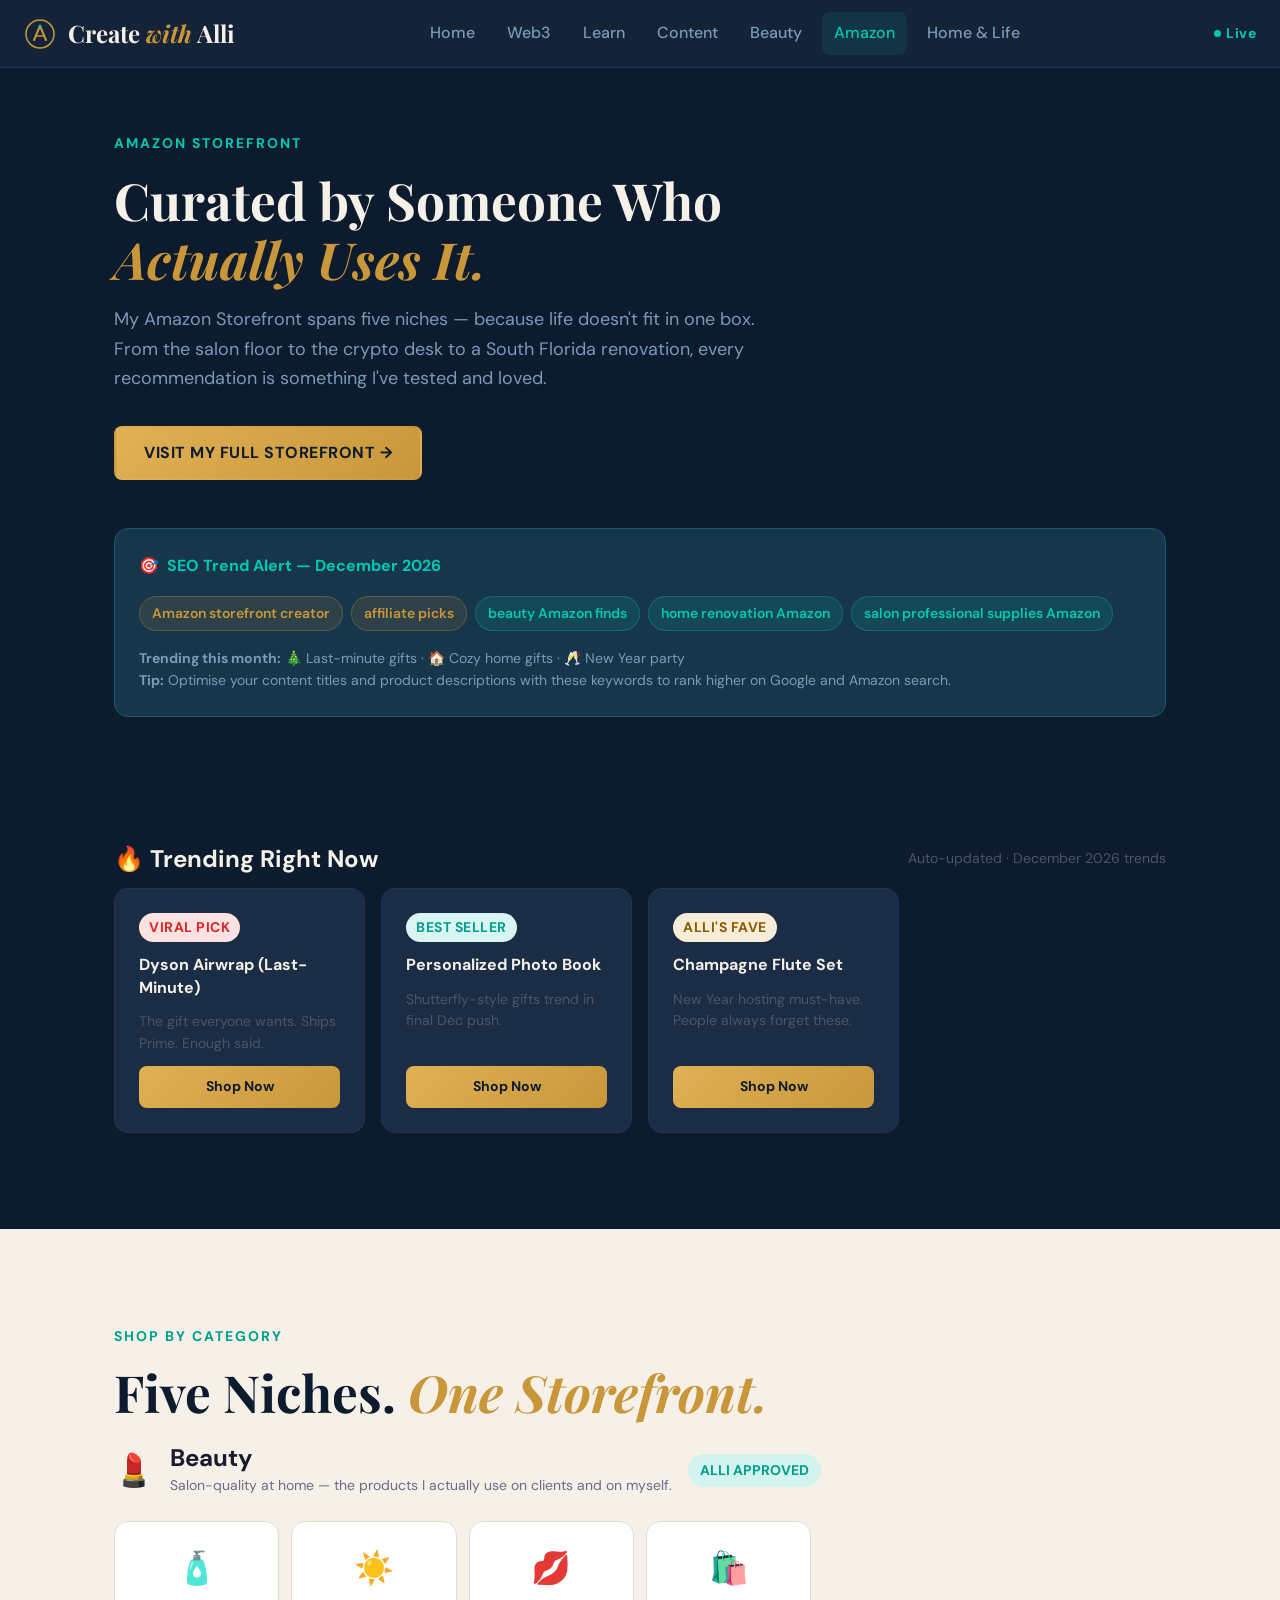
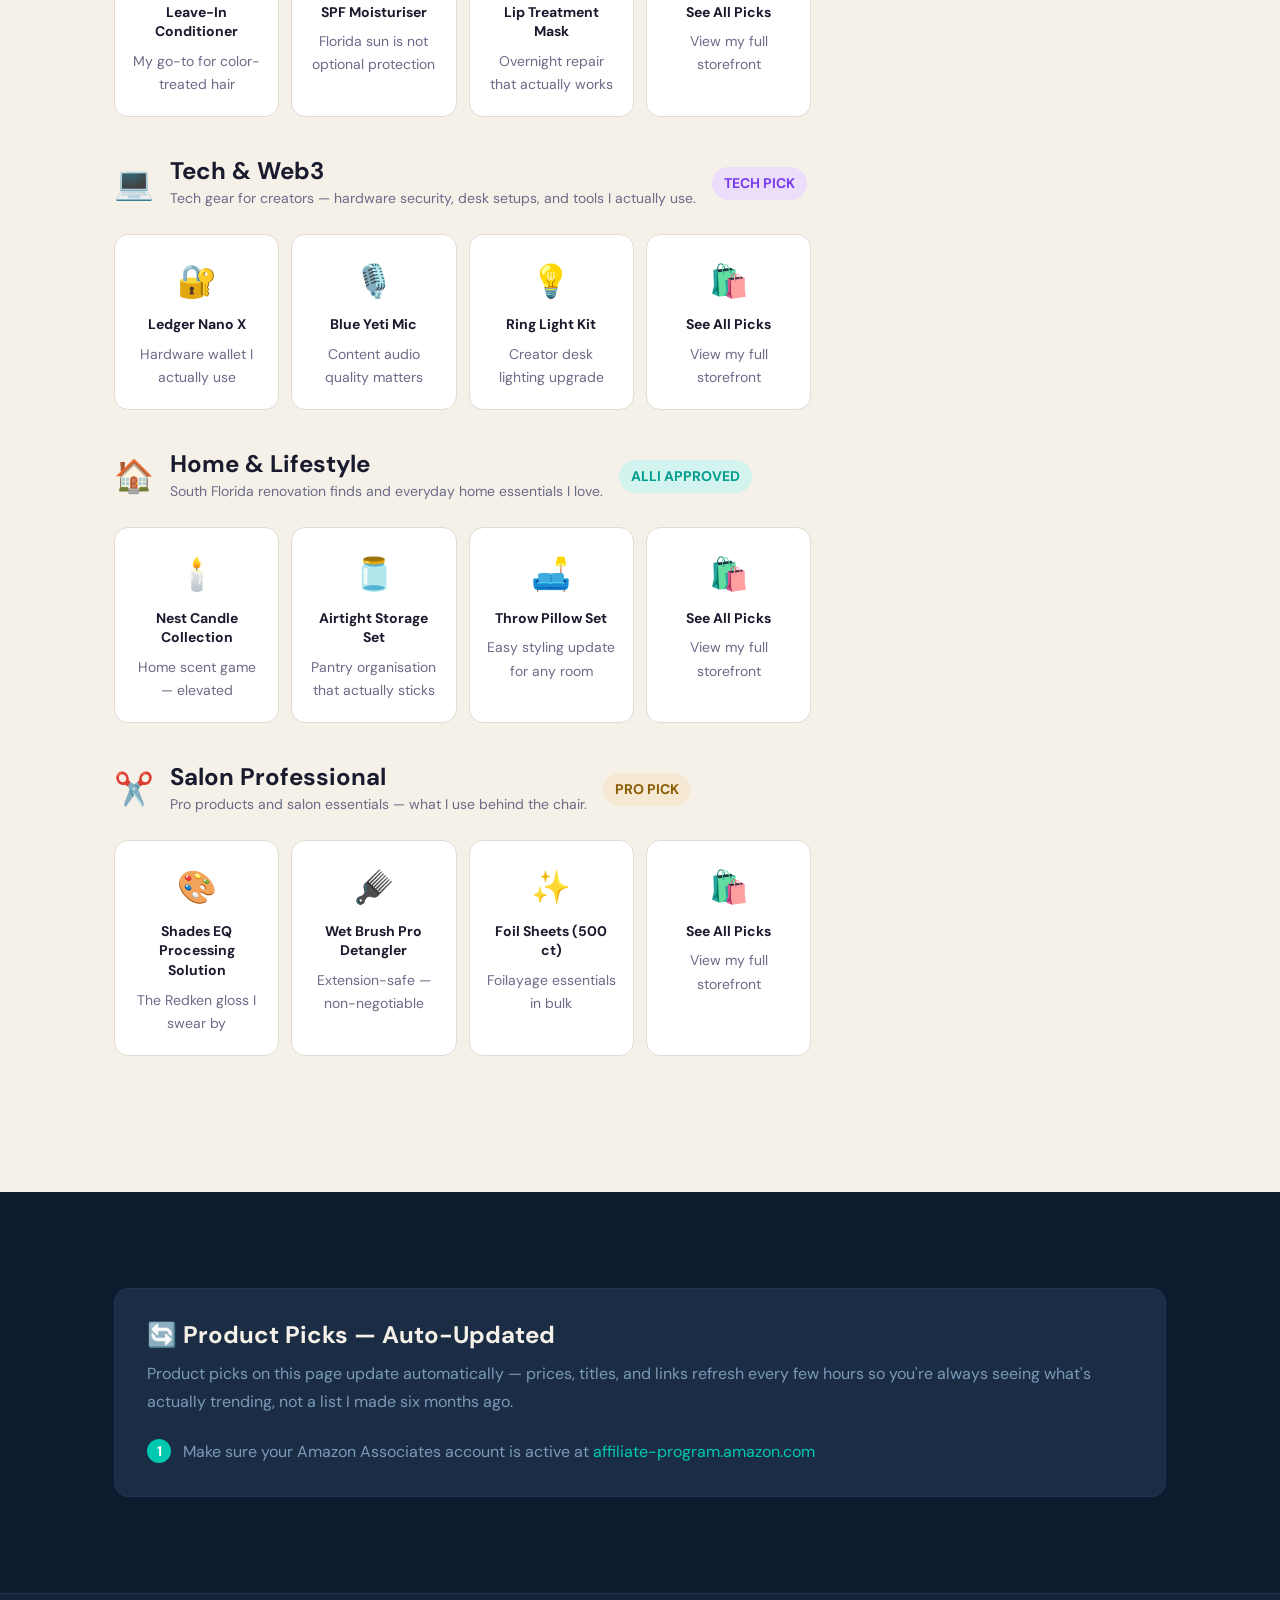
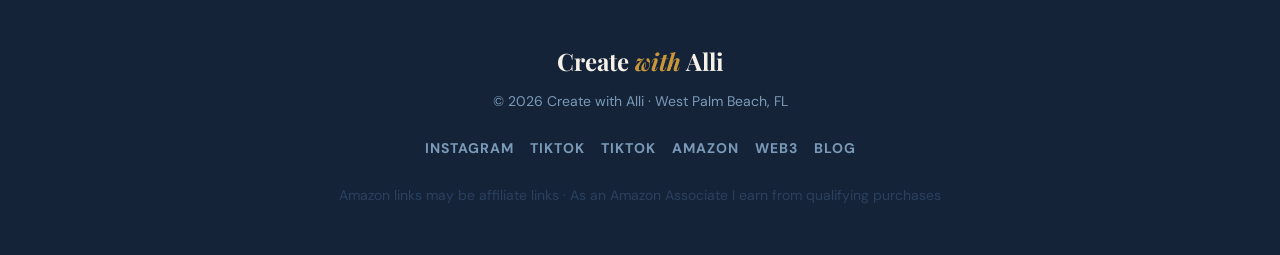
==== commit d234b923: "fix: full site audit — SEO, nav, OG tags, canonical URLs, dev notes, blog links Fixes: - Added Learn" ====
--- a/pages/amazon.html
+++ b/pages/amazon.html
@@ -9,6 +9,11 @@
   <link rel="preconnect" href="https://fonts.googleapis.com" />
   <link rel="preconnect" href="https://fonts.gstatic.com" crossorigin />
   <link href="https://fonts.googleapis.com/css2?family=Playfair+Display:ital,wght@0,700;1,400&family=DM+Sans:wght@300;400;500;600&display=swap" rel="stylesheet" />
+  <meta property="og:title" content="Amazon Picks — Create with Alli" />
+  <meta property="og:description" content="Curated Amazon finds by Alli — beauty, salon, tech, and home. Everything I actually use." />
+  <meta property="og:url" content="https://createwithalli.com/pages/amazon.html" />
+  <meta property="og:type" content="website" />
+  <link rel="canonical" href="https://createwithalli.com/pages/amazon.html" />
   <link rel="stylesheet" href="../style.css" />
 </head>
 <body>
@@ -26,6 +31,7 @@
   <nav class="site-nav" id="siteNav">
     <a href="../index.html" class="nav-link">Home</a>
     <a href="web3.html" class="nav-link">Web3</a>
+    <a href="learn.html" class="nav-link">Learn</a>
     <a href="content.html" class="nav-link">Content</a>
     <a href="beauty.html" class="nav-link">Beauty</a>
     <a href="amazon.html" class="nav-link active">Amazon</a>
@@ -113,10 +119,10 @@
             <div class="product-name">Lip Treatment Mask</div>
             <div class="product-note">Overnight repair that actually works</div>
           </a>
-          <a href="https://www.amazon.com/shop/createwithalli" target="_blank" rel="noopener" class="product-card add-link">
-            <div class="product-emoji">+</div>
-            <div class="product-name">Add More Picks</div>
-            <div class="product-note">Update links in app.js</div>
+          <a href="https://www.amazon.com/shop/createwithalli" target="_blank" rel="noopener" class="product-card">
+            <div class="product-emoji">🛍️</div>
+            <div class="product-name">See All Picks</div>
+            <div class="product-note">View my full storefront</div>
           </a>
         </div>
       </div>
@@ -146,10 +152,10 @@
             <div class="product-name">Ring Light Kit</div>
             <div class="product-note">Creator desk lighting upgrade</div>
           </a>
-          <a href="https://www.amazon.com/shop/createwithalli" target="_blank" rel="noopener" class="product-card add-link">
-            <div class="product-emoji">+</div>
-            <div class="product-name">Add More Picks</div>
-            <div class="product-note">Update links in app.js</div>
+          <a href="https://www.amazon.com/shop/createwithalli" target="_blank" rel="noopener" class="product-card">
+            <div class="product-emoji">🛍️</div>
+            <div class="product-name">See All Picks</div>
+            <div class="product-note">View my full storefront</div>
           </a>
         </div>
       </div>
@@ -179,10 +185,10 @@
             <div class="product-name">Throw Pillow Set</div>
             <div class="product-note">Easy styling update for any room</div>
           </a>
-          <a href="https://www.amazon.com/shop/createwithalli" target="_blank" rel="noopener" class="product-card add-link">
-            <div class="product-emoji">+</div>
-            <div class="product-name">Add More Picks</div>
-            <div class="product-note">Update links in app.js</div>
+          <a href="https://www.amazon.com/shop/createwithalli" target="_blank" rel="noopener" class="product-card">
+            <div class="product-emoji">🛍️</div>
+            <div class="product-name">See All Picks</div>
+            <div class="product-note">View my full storefront</div>
           </a>
         </div>
       </div>
@@ -212,10 +218,10 @@
             <div class="product-name">Foil Sheets (500 ct)</div>
             <div class="product-note">Foilayage essentials in bulk</div>
           </a>
-          <a href="https://www.amazon.com/shop/createwithalli" target="_blank" rel="noopener" class="product-card add-link">
-            <div class="product-emoji">+</div>
-            <div class="product-name">Add More Picks</div>
-            <div class="product-note">Update links in app.js</div>
+          <a href="https://www.amazon.com/shop/createwithalli" target="_blank" rel="noopener" class="product-card">
+            <div class="product-emoji">🛍️</div>
+            <div class="product-name">See All Picks</div>
+            <div class="product-note">View my full storefront</div>
           </a>
         </div>
       </div>
@@ -252,6 +258,7 @@
       <a href="https://www.tiktok.com/@alliopsdev" target="_blank" rel="noopener">TIKTOK</a>
       <a href="https://www.amazon.com/shop/createwithalli" target="_blank" rel="noopener">AMAZON</a>
       <a href="web3.html">WEB3</a>
+      <a href="https://createwithalli.wordpress.com" target="_blank" rel="noopener">BLOG</a>
     </nav>
     <p class="footer-legal">Amazon links may be affiliate links · As an Amazon Associate I earn from qualifying purchases</p>
   </div>
--- a/style.css
+++ b/style.css
@@ -394,3 +394,26 @@
   .crypto-grid { grid-template-columns: repeat(2, 1fr); }
   .hero-ctas { flex-direction: column; }
 }
+
+/* ═══ BLOG ═══ */
+.blog-grid { display: grid; grid-template-columns: repeat(auto-fill, minmax(280px,1fr)); gap: var(--sp4); }
+.blog-card {
+  background: var(--card); border: 1px solid var(--border);
+  border-radius: var(--radius); padding: var(--sp6);
+  display: flex; flex-direction: column; gap: var(--sp3);
+  transition: transform var(--trans), border-color var(--trans);
+}
+.blog-card:hover { transform: translateY(-3px); border-color: var(--teal); }
+.blog-card--winnie:hover { border-color: var(--gold); }
+.blog-card--new  { opacity: 0.75; border-style: dashed; }
+.blog-card--new:hover { opacity: 1; border-color: var(--teal); border-style: solid; }
+.blog-tag { font-size: var(--text-xs); font-weight: 700; letter-spacing: 1px; text-transform: uppercase; color: var(--teal); }
+.blog-tag--gold  { color: var(--gold); }
+.blog-tag--teal  { color: var(--teal); }
+.blog-title { font-family: var(--font-display); font-size: var(--text-lg); color: var(--cream); line-height: 1.3; }
+.blog-excerpt { font-size: var(--text-sm); color: var(--muted); line-height: 1.7; flex: 1; }
+.blog-meta { display: flex; align-items: center; gap: var(--sp2); flex-wrap: wrap; margin-top: var(--sp2); }
+.blog-author { font-size: var(--text-xs); font-weight: 600; color: var(--teal); }
+.blog-dot    { color: var(--faint); }
+.blog-date   { font-size: var(--text-xs); color: var(--muted); }
+.blog-arrow  { font-size: var(--text-xs); font-weight: 700; color: var(--gold); margin-left: auto; }
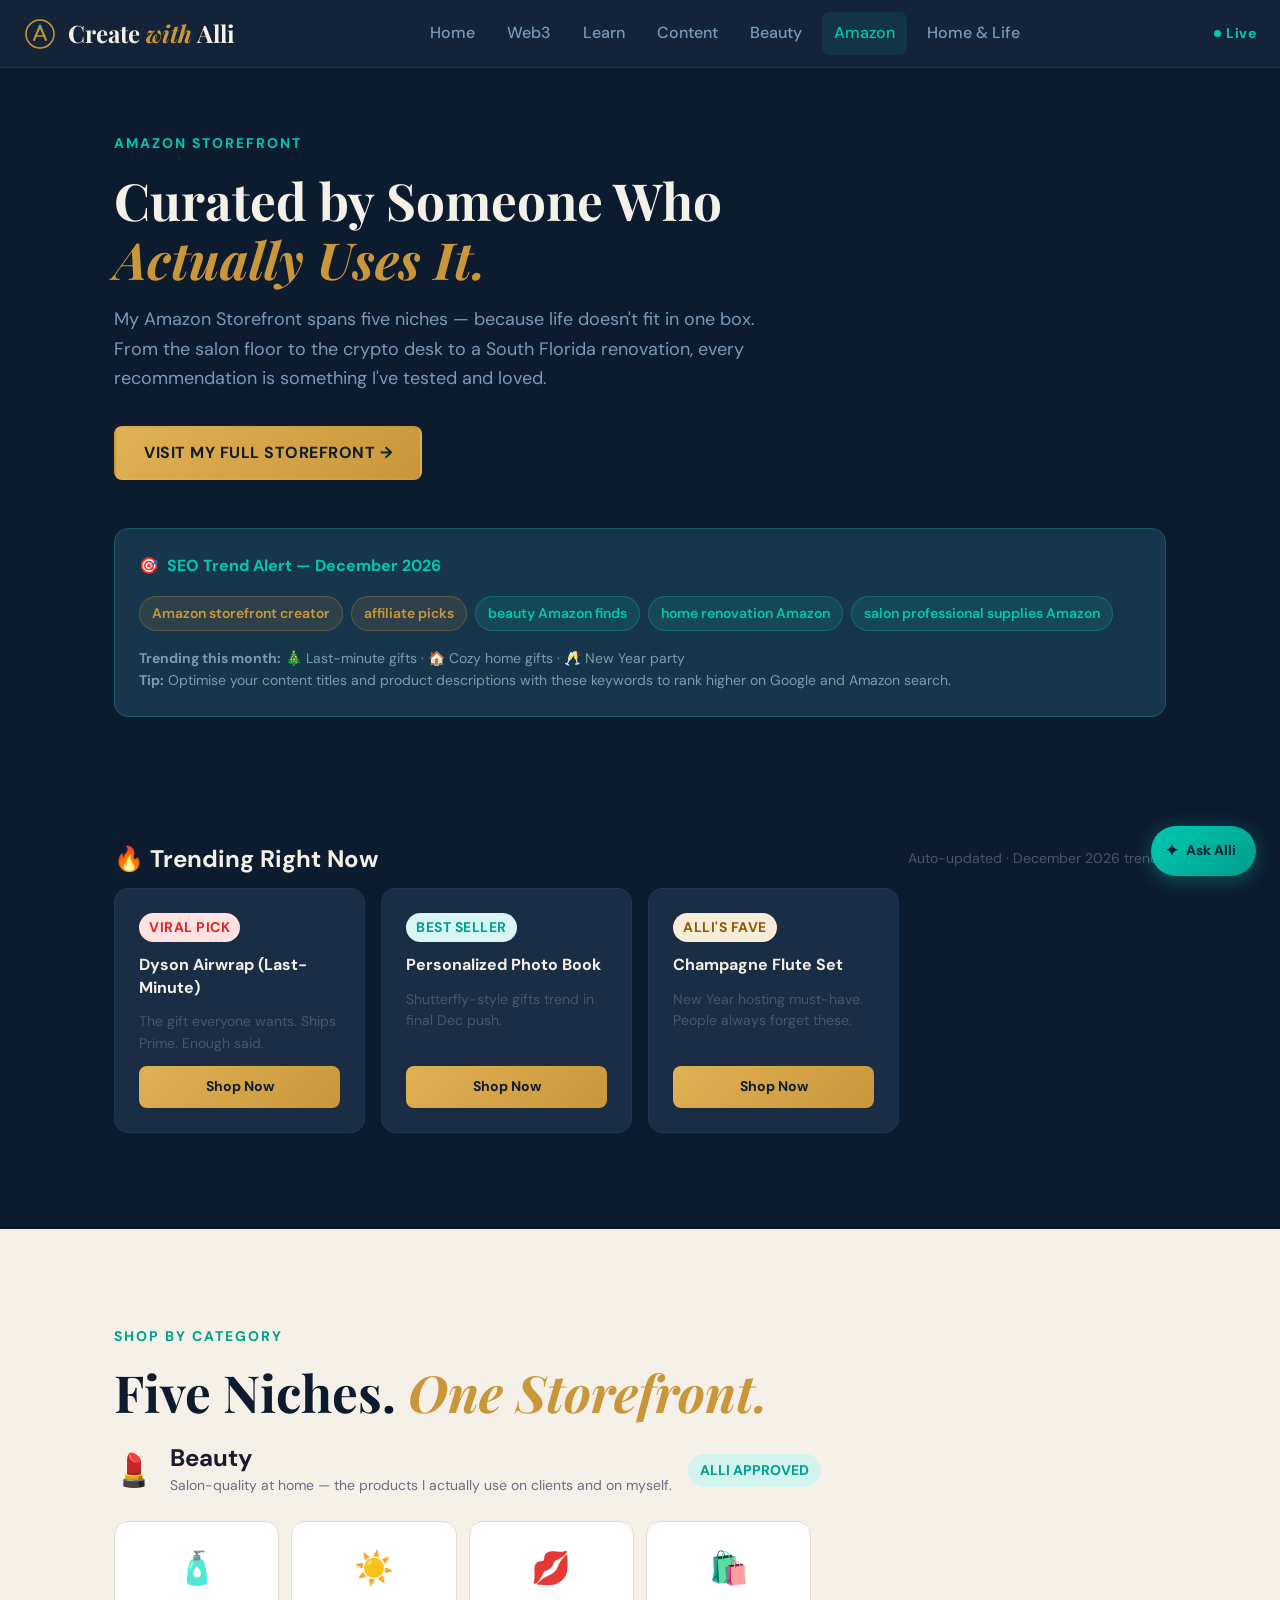
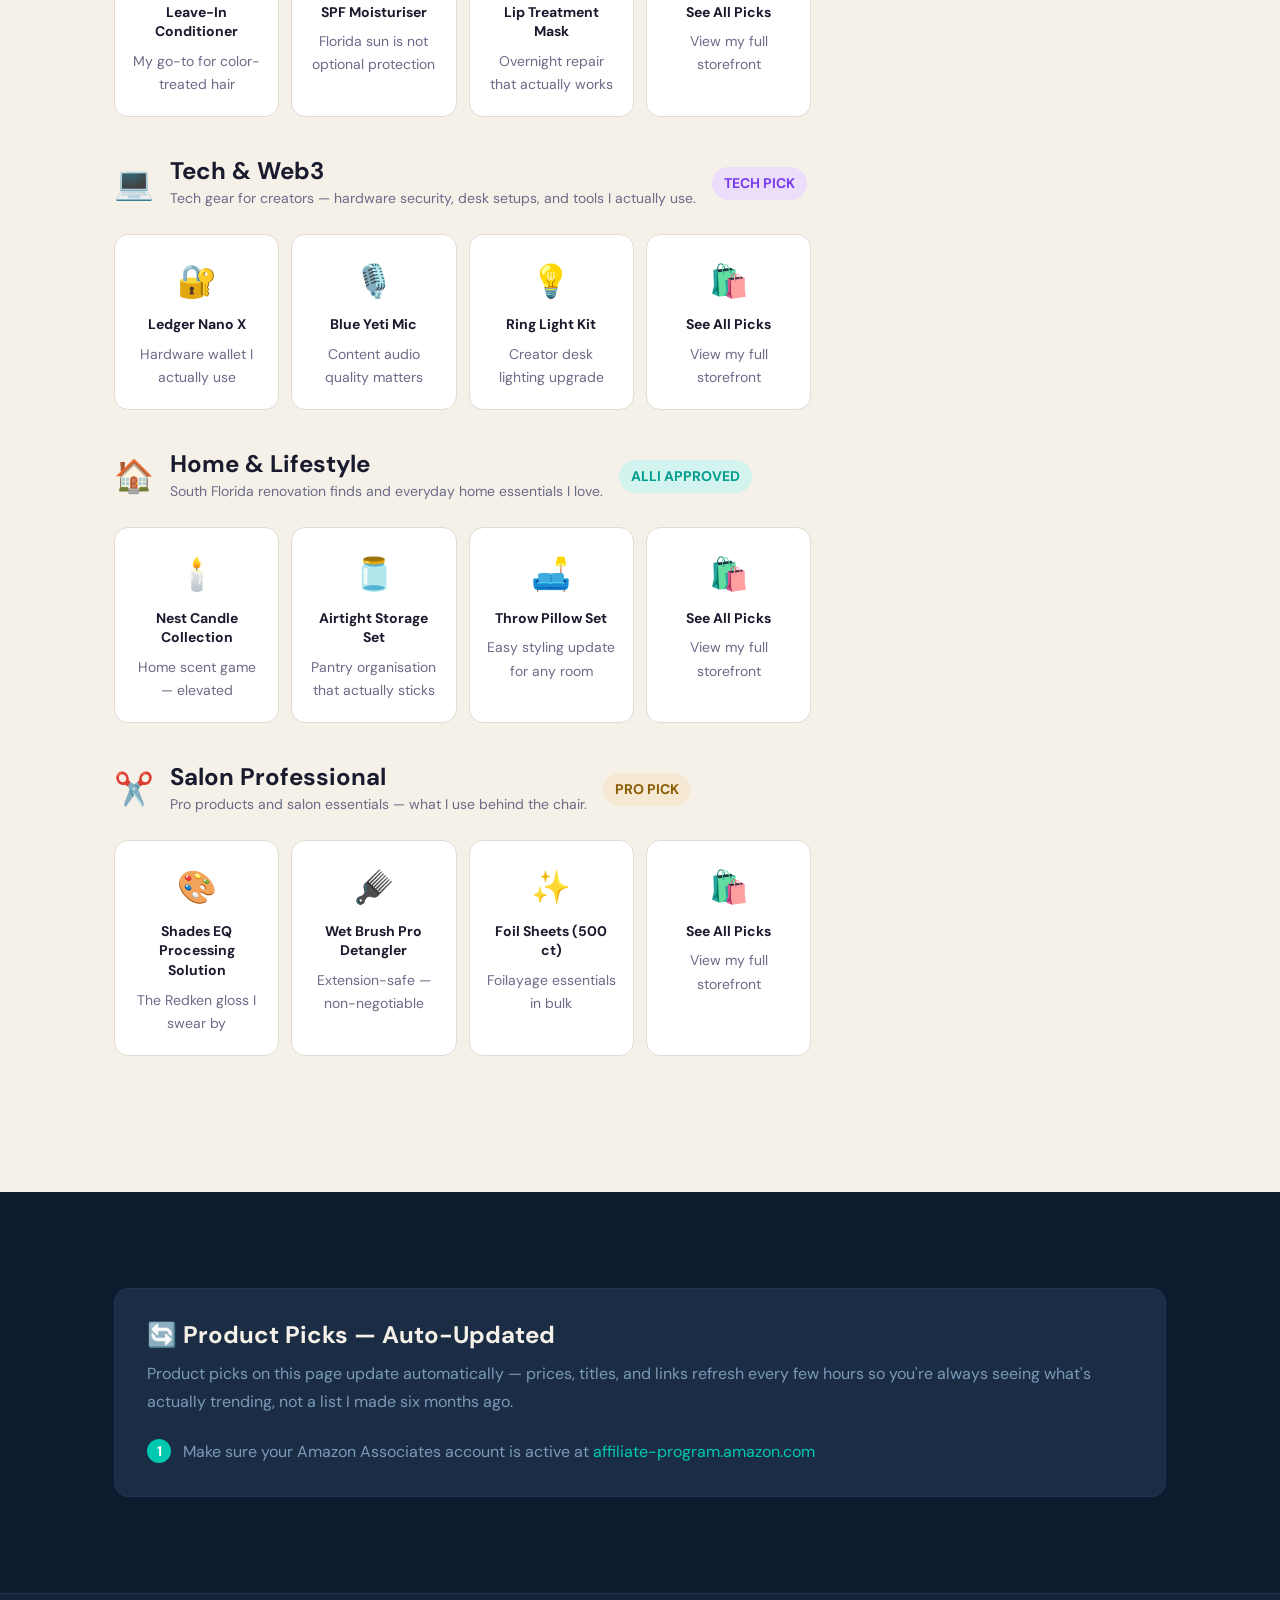
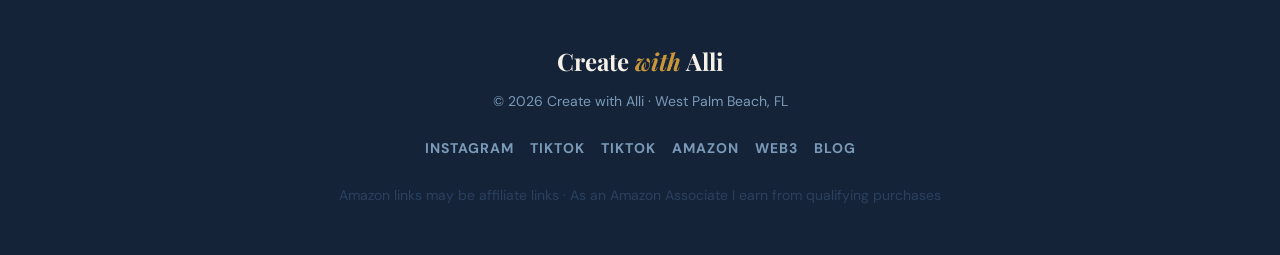
==== commit 5ba9a0ee: "feat: Alli chatbot + affiliate tags + YouTube @AlliOpsDev - Alli chatbot (no API, rule-based, 30+ kn" ====
--- a/pages/amazon.html
+++ b/pages/amazon.html
@@ -50,7 +50,7 @@
     <p class="page-eyebrow">AMAZON STOREFRONT</p>
     <h1 class="page-title">Curated by Someone Who<br><em>Actually Uses It.</em></h1>
     <p class="page-subtitle">My Amazon Storefront spans five niches — because life doesn't fit in one box. From the salon floor to the crypto desk to a South Florida renovation, every recommendation is something I've tested and loved.</p>
-    <a href="https://www.amazon.com/shop/createwithalli" target="_blank" rel="noopener" class="btn btn--amazon mt-section">VISIT MY FULL STOREFRONT →</a>
+    <a href="https://www.amazon.com/shop/createwithalli?tag=alicialindsle-20" target="_blank" rel="noopener" class="btn btn--amazon mt-section">VISIT MY FULL STOREFRONT →</a>
   </div>
 
   <!-- SEO TREND ALERT -->
@@ -70,19 +70,19 @@
           <span class="pick-badge pick-badge--red">VIRAL PICK</span>
           <div class="pick-title" id="pick1Title" style="color:var(--text)">Loading…</div>
           <div class="pick-desc" id="pick1Desc"></div>
-          <a class="pick-btn" id="pick1Link" href="https://www.amazon.com/shop/createwithalli" target="_blank" rel="noopener">Shop Now</a>
+          <a class="pick-btn" id="pick1Link" href="https://www.amazon.com/shop/createwithalli?tag=alicialindsle-20" target="_blank" rel="noopener">Shop Now</a>
         </div>
         <div class="pick-card" style="background:var(--card);border-color:var(--border)">
           <span class="pick-badge pick-badge--blue">BEST SELLER</span>
           <div class="pick-title" id="pick2Title" style="color:var(--text)">Loading…</div>
           <div class="pick-desc" id="pick2Desc"></div>
-          <a class="pick-btn" id="pick2Link" href="https://www.amazon.com/shop/createwithalli" target="_blank" rel="noopener">Shop Now</a>
+          <a class="pick-btn" id="pick2Link" href="https://www.amazon.com/shop/createwithalli?tag=alicialindsle-20" target="_blank" rel="noopener">Shop Now</a>
         </div>
         <div class="pick-card" style="background:var(--card);border-color:var(--border)">
           <span class="pick-badge pick-badge--gold">ALLI'S FAVE</span>
           <div class="pick-title" id="pick3Title" style="color:var(--text)">Loading…</div>
           <div class="pick-desc" id="pick3Desc"></div>
-          <a class="pick-btn" id="pick3Link" href="https://www.amazon.com/shop/createwithalli" target="_blank" rel="noopener">Shop Now</a>
+          <a class="pick-btn" id="pick3Link" href="https://www.amazon.com/shop/createwithalli?tag=alicialindsle-20" target="_blank" rel="noopener">Shop Now</a>
         </div>
       </div>
     </div>
@@ -104,22 +104,22 @@
           <span class="cat-badge">ALLI APPROVED</span>
         </div>
         <div class="product-grid">
-          <a href="https://www.amazon.com/shop/createwithalli" target="_blank" rel="noopener" class="product-card">
+          <a href="https://www.amazon.com/shop/createwithalli?tag=alicialindsle-20" target="_blank" rel="noopener" class="product-card">
             <div class="product-emoji">🧴</div>
             <div class="product-name">Leave-In Conditioner</div>
             <div class="product-note">My go-to for color-treated hair</div>
           </a>
-          <a href="https://www.amazon.com/shop/createwithalli" target="_blank" rel="noopener" class="product-card">
+          <a href="https://www.amazon.com/shop/createwithalli?tag=alicialindsle-20" target="_blank" rel="noopener" class="product-card">
             <div class="product-emoji">☀️</div>
             <div class="product-name">SPF Moisturiser</div>
             <div class="product-note">Florida sun is not optional protection</div>
           </a>
-          <a href="https://www.amazon.com/shop/createwithalli" target="_blank" rel="noopener" class="product-card">
+          <a href="https://www.amazon.com/shop/createwithalli?tag=alicialindsle-20" target="_blank" rel="noopener" class="product-card">
             <div class="product-emoji">💋</div>
             <div class="product-name">Lip Treatment Mask</div>
             <div class="product-note">Overnight repair that actually works</div>
           </a>
-          <a href="https://www.amazon.com/shop/createwithalli" target="_blank" rel="noopener" class="product-card">
+          <a href="https://www.amazon.com/shop/createwithalli?tag=alicialindsle-20" target="_blank" rel="noopener" class="product-card">
             <div class="product-emoji">🛍️</div>
             <div class="product-name">See All Picks</div>
             <div class="product-note">View my full storefront</div>
@@ -137,22 +137,22 @@
           <span class="cat-badge cat-badge--purple">TECH PICK</span>
         </div>
         <div class="product-grid">
-          <a href="https://www.amazon.com/shop/createwithalli" target="_blank" rel="noopener" class="product-card">
+          <a href="https://www.amazon.com/shop/createwithalli?tag=alicialindsle-20" target="_blank" rel="noopener" class="product-card">
             <div class="product-emoji">🔐</div>
             <div class="product-name">Ledger Nano X</div>
             <div class="product-note">Hardware wallet I actually use</div>
           </a>
-          <a href="https://www.amazon.com/shop/createwithalli" target="_blank" rel="noopener" class="product-card">
+          <a href="https://www.amazon.com/shop/createwithalli?tag=alicialindsle-20" target="_blank" rel="noopener" class="product-card">
             <div class="product-emoji">🎙️</div>
             <div class="product-name">Blue Yeti Mic</div>
             <div class="product-note">Content audio quality matters</div>
           </a>
-          <a href="https://www.amazon.com/shop/createwithalli" target="_blank" rel="noopener" class="product-card">
+          <a href="https://www.amazon.com/shop/createwithalli?tag=alicialindsle-20" target="_blank" rel="noopener" class="product-card">
             <div class="product-emoji">💡</div>
             <div class="product-name">Ring Light Kit</div>
             <div class="product-note">Creator desk lighting upgrade</div>
           </a>
-          <a href="https://www.amazon.com/shop/createwithalli" target="_blank" rel="noopener" class="product-card">
+          <a href="https://www.amazon.com/shop/createwithalli?tag=alicialindsle-20" target="_blank" rel="noopener" class="product-card">
             <div class="product-emoji">🛍️</div>
             <div class="product-name">See All Picks</div>
             <div class="product-note">View my full storefront</div>
@@ -170,22 +170,22 @@
           <span class="cat-badge">ALLI APPROVED</span>
         </div>
         <div class="product-grid">
-          <a href="https://www.amazon.com/shop/createwithalli" target="_blank" rel="noopener" class="product-card">
+          <a href="https://www.amazon.com/shop/createwithalli?tag=alicialindsle-20" target="_blank" rel="noopener" class="product-card">
             <div class="product-emoji">🕯️</div>
             <div class="product-name">Nest Candle Collection</div>
             <div class="product-note">Home scent game — elevated</div>
           </a>
-          <a href="https://www.amazon.com/shop/createwithalli" target="_blank" rel="noopener" class="product-card">
+          <a href="https://www.amazon.com/shop/createwithalli?tag=alicialindsle-20" target="_blank" rel="noopener" class="product-card">
             <div class="product-emoji">🫙</div>
             <div class="product-name">Airtight Storage Set</div>
             <div class="product-note">Pantry organisation that actually sticks</div>
           </a>
-          <a href="https://www.amazon.com/shop/createwithalli" target="_blank" rel="noopener" class="product-card">
+          <a href="https://www.amazon.com/shop/createwithalli?tag=alicialindsle-20" target="_blank" rel="noopener" class="product-card">
             <div class="product-emoji">🛋️</div>
             <div class="product-name">Throw Pillow Set</div>
             <div class="product-note">Easy styling update for any room</div>
           </a>
-          <a href="https://www.amazon.com/shop/createwithalli" target="_blank" rel="noopener" class="product-card">
+          <a href="https://www.amazon.com/shop/createwithalli?tag=alicialindsle-20" target="_blank" rel="noopener" class="product-card">
             <div class="product-emoji">🛍️</div>
             <div class="product-name">See All Picks</div>
             <div class="product-note">View my full storefront</div>
@@ -203,22 +203,22 @@
           <span class="cat-badge cat-badge--gold">PRO PICK</span>
         </div>
         <div class="product-grid">
-          <a href="https://www.amazon.com/shop/createwithalli" target="_blank" rel="noopener" class="product-card">
+          <a href="https://www.amazon.com/shop/createwithalli?tag=alicialindsle-20" target="_blank" rel="noopener" class="product-card">
             <div class="product-emoji">🎨</div>
             <div class="product-name">Shades EQ Processing Solution</div>
             <div class="product-note">The Redken gloss I swear by</div>
           </a>
-          <a href="https://www.amazon.com/shop/createwithalli" target="_blank" rel="noopener" class="product-card">
+          <a href="https://www.amazon.com/shop/createwithalli?tag=alicialindsle-20" target="_blank" rel="noopener" class="product-card">
             <div class="product-emoji">🪮</div>
             <div class="product-name">Wet Brush Pro Detangler</div>
             <div class="product-note">Extension-safe — non-negotiable</div>
           </a>
-          <a href="https://www.amazon.com/shop/createwithalli" target="_blank" rel="noopener" class="product-card">
+          <a href="https://www.amazon.com/shop/createwithalli?tag=alicialindsle-20" target="_blank" rel="noopener" class="product-card">
             <div class="product-emoji">✨</div>
             <div class="product-name">Foil Sheets (500 ct)</div>
             <div class="product-note">Foilayage essentials in bulk</div>
           </a>
-          <a href="https://www.amazon.com/shop/createwithalli" target="_blank" rel="noopener" class="product-card">
+          <a href="https://www.amazon.com/shop/createwithalli?tag=alicialindsle-20" target="_blank" rel="noopener" class="product-card">
             <div class="product-emoji">🛍️</div>
             <div class="product-name">See All Picks</div>
             <div class="product-note">View my full storefront</div>
@@ -256,7 +256,7 @@
       <a href="https://www.instagram.com/alliopsec" target="_blank" rel="noopener">INSTAGRAM</a>
       <a href="https://www.tiktok.com/@fadesandhairshades" target="_blank" rel="noopener">TIKTOK</a>
       <a href="https://www.tiktok.com/@alliopsdev" target="_blank" rel="noopener">TIKTOK</a>
-      <a href="https://www.amazon.com/shop/createwithalli" target="_blank" rel="noopener">AMAZON</a>
+      <a href="https://www.amazon.com/shop/createwithalli?tag=alicialindsle-20" target="_blank" rel="noopener">AMAZON</a>
       <a href="web3.html">WEB3</a>
       <a href="https://createwithalli.wordpress.com" target="_blank" rel="noopener">BLOG</a>
     </nav>
@@ -298,5 +298,6 @@
     renderTrendAlertPanel('amazonTrendAlert', 'amazon');
   });
 </script>
+<script src="../allibot.js"></script>
 </body>
 </html>
